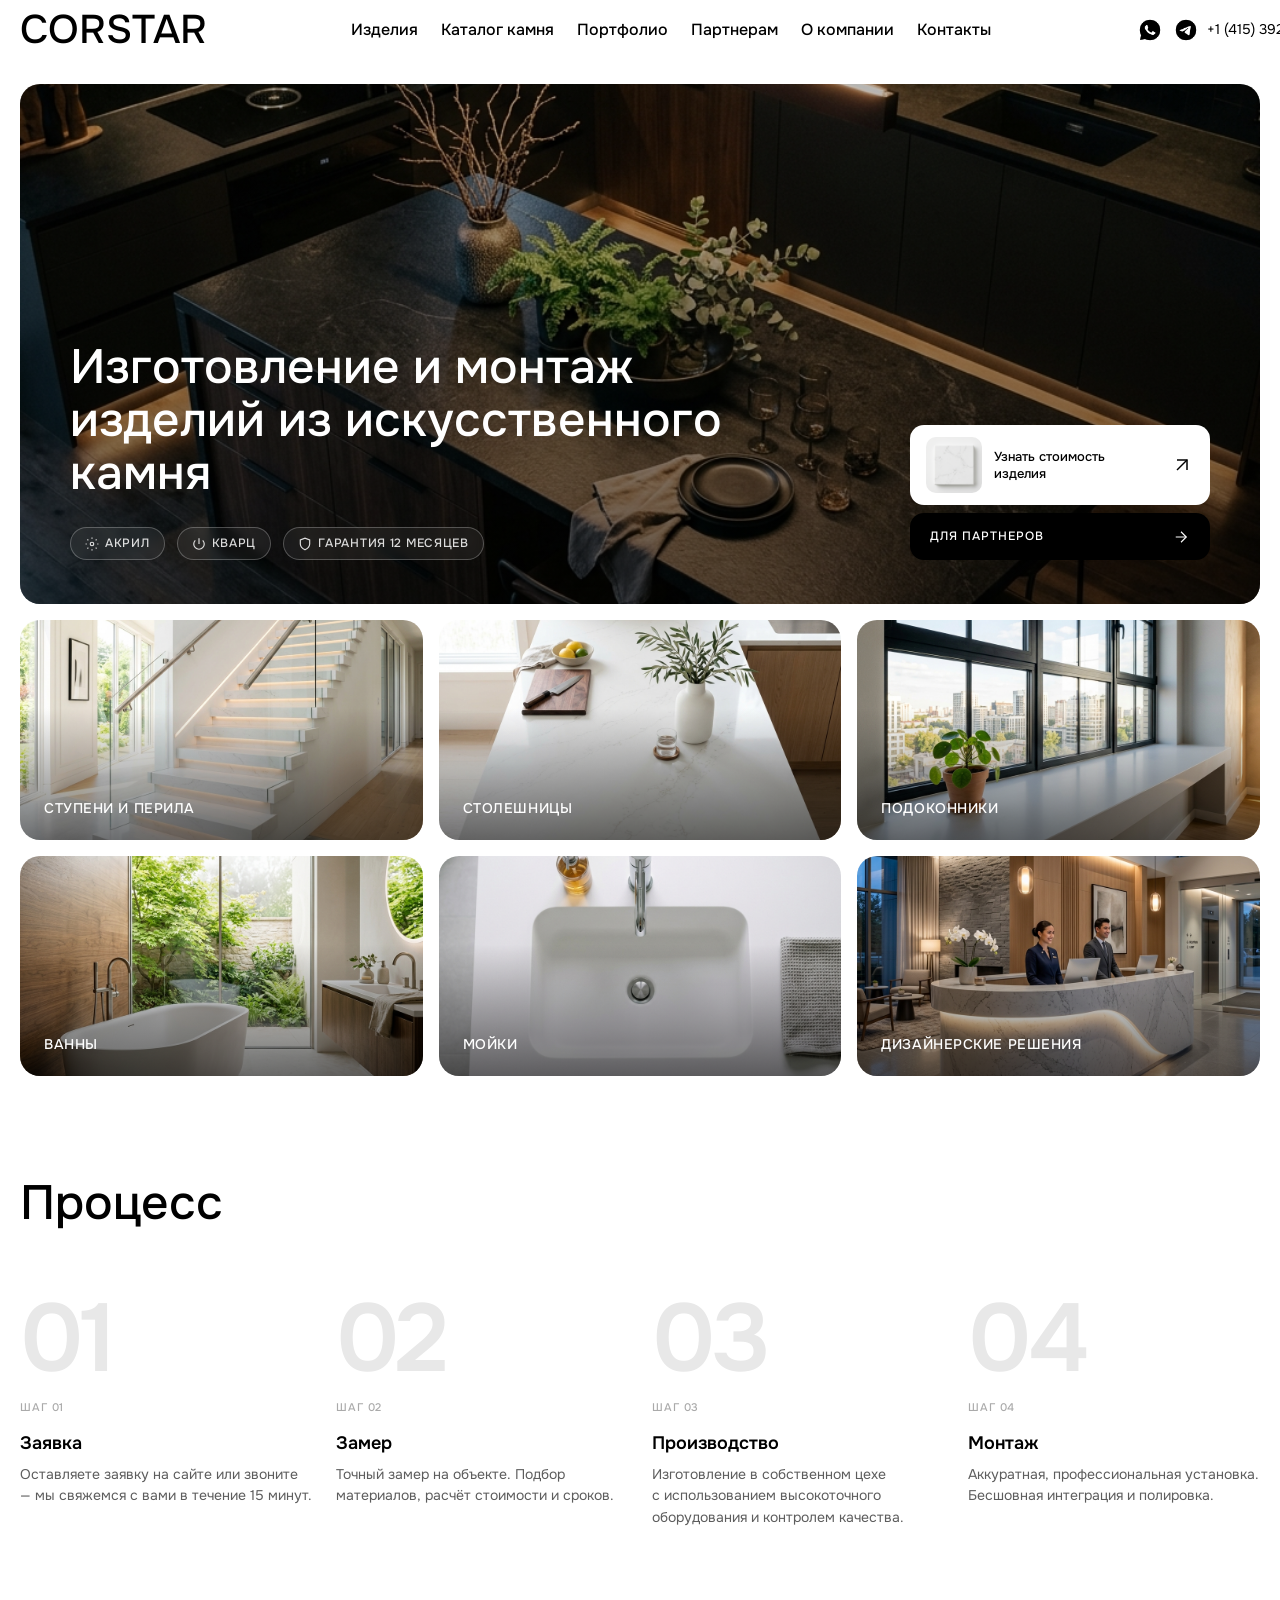
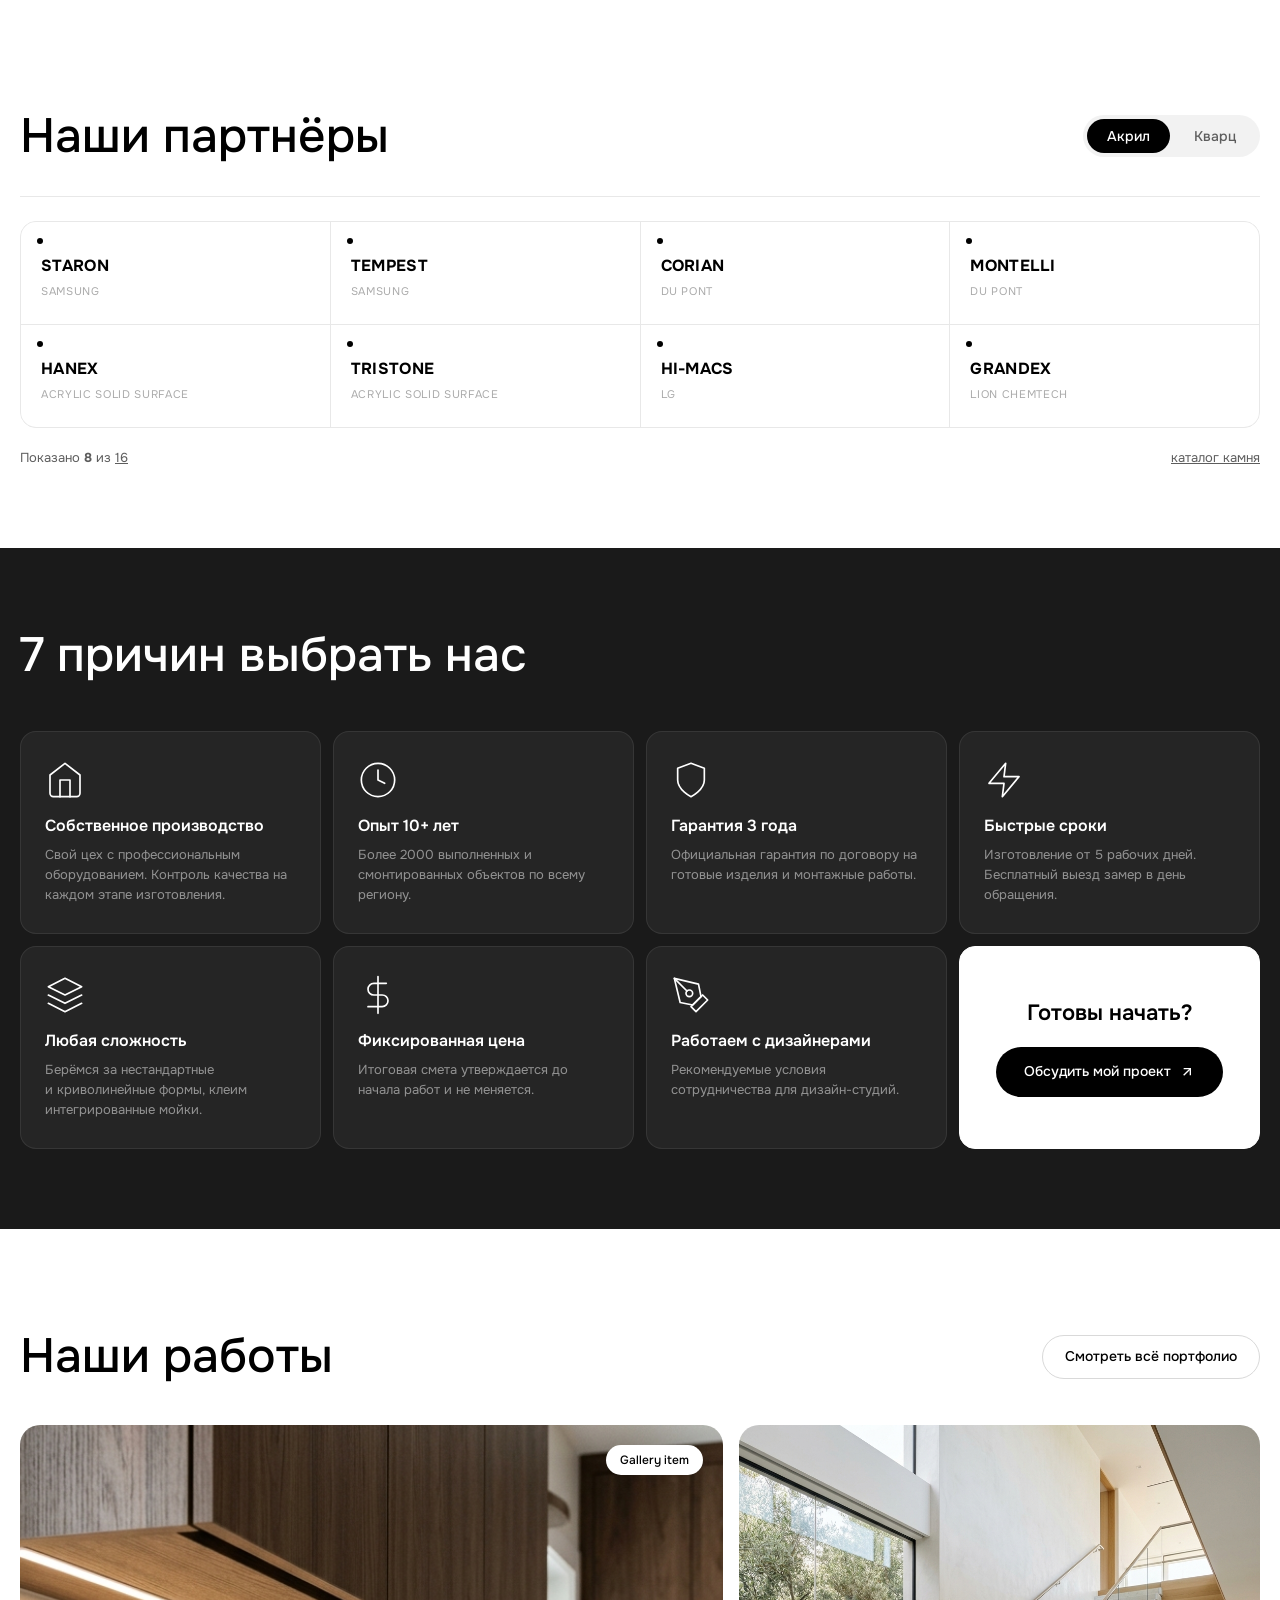
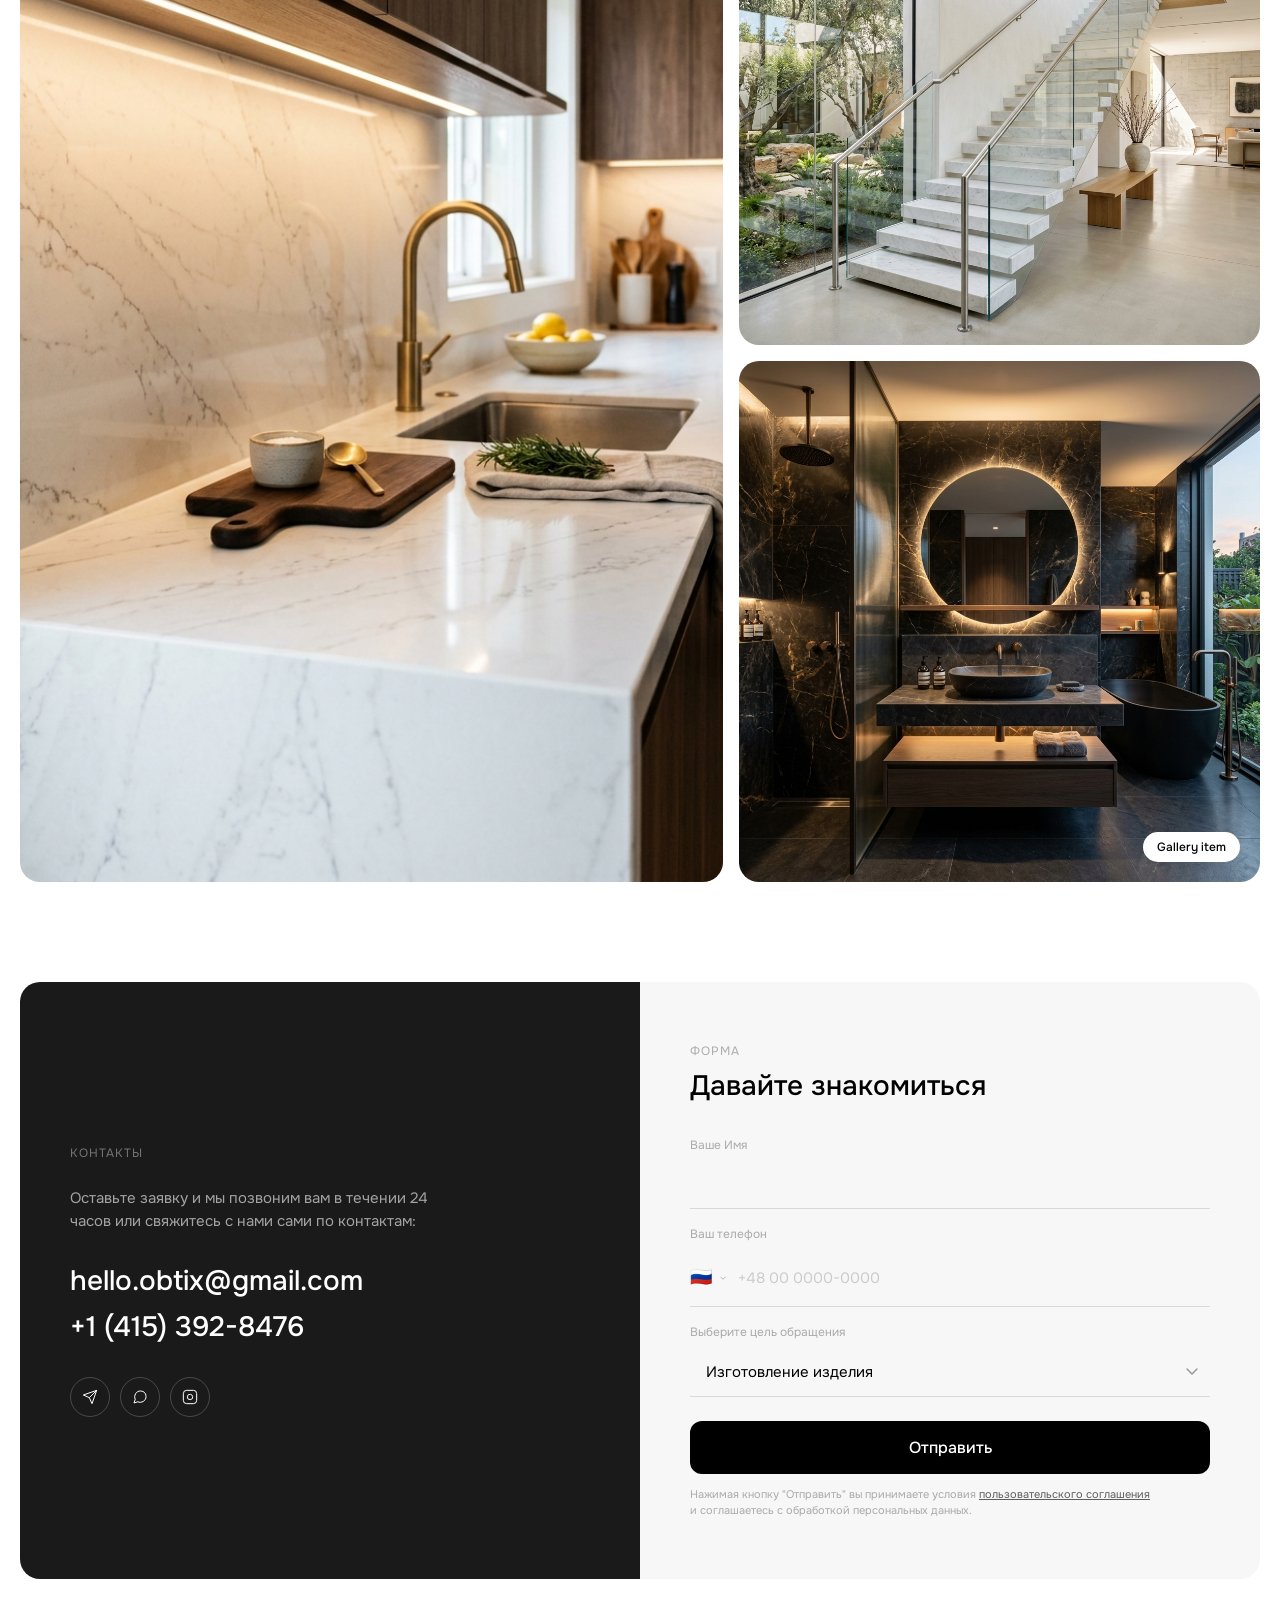
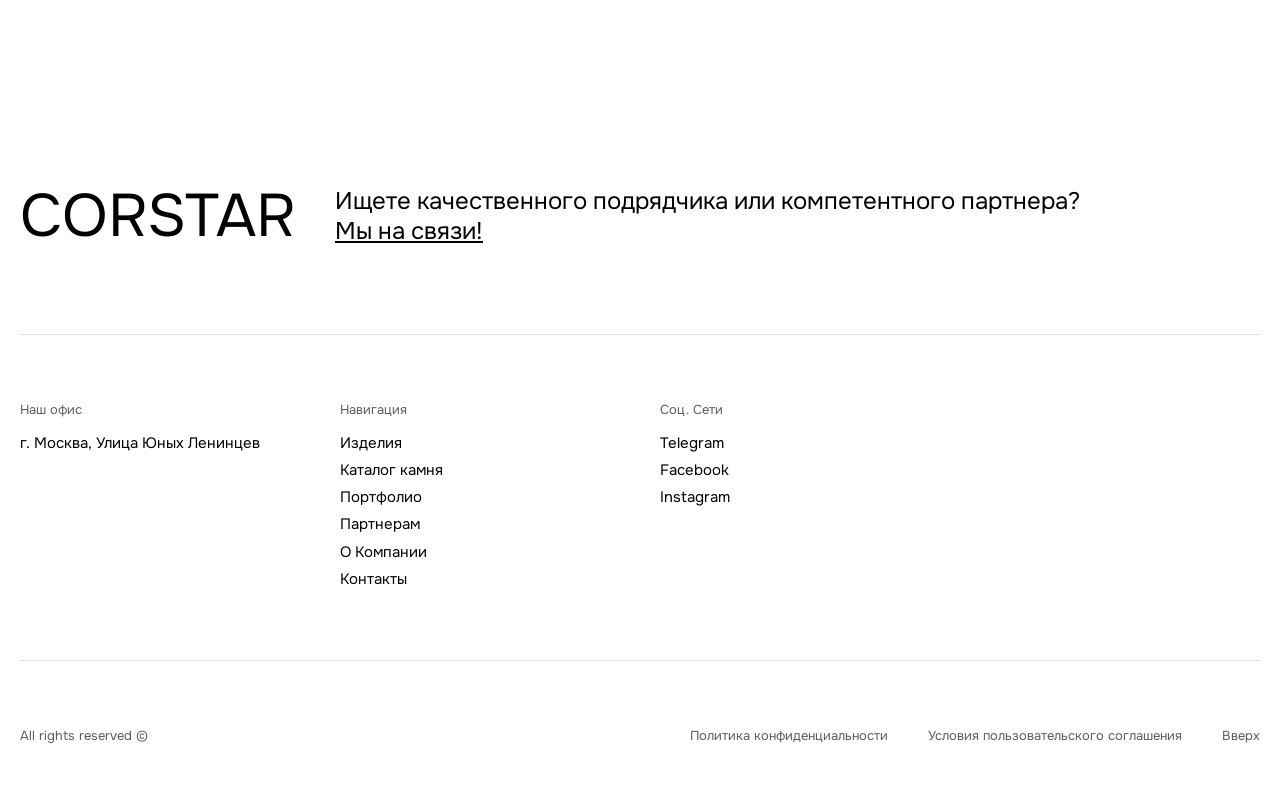
==== index.html @ 199b47b7 "feat: Add pixel-perfect homepage, B2B pages, responsive navigation, and file scheme routing" ====
<!DOCTYPE html>
<html lang="ru">

<head>
  <meta charset="utf-8" />
  <meta http-equiv="Content-Type" content="text/html; charset=utf-8" />
  <meta name="viewport" content="width=device-width, initial-scale=1.0" />
  <title>CORSTAR — Изготовление и монтаж изделий из искусственного камня в Москве</title>
  <meta name="description"
    content="CORSTAR — производство изделий из искусственного камня в Москве. Столешницы, мойки, подоконники, ванны, ступени. Замер, изготовление и монтаж с гарантией 3 года." />
  <meta property="og:url" content="https://corstar.tilda.ws/" />
  <meta property="og:title" content="CORSTAR — Изготовление и монтаж изделий из искусственного камня" />
  <meta property="og:description"
    content="Производство и монтаж изделий из акрилового и кварцевого камня в Москве. Гарантия 3 года." />
  <meta property="og:type" content="website" />
  <link rel="canonical" href="https://corstar.tilda.ws/" />
  <meta name="format-detection" content="telephone=no" />
  <link rel="shortcut icon" href="images/tildafavicon.ico" type="image/x-icon" />
  <link rel="stylesheet" href="https://fonts.googleapis.com/css2?family=Onest:wght@100..900&display=swap" type="text/css" />
  <style>
    /* ===== FONT FACE ===== */
    @font-face {
      font-family: 'PoppinsCyr';
      src: url('fonts/PoppinsCyr-Regular.woff2') format('woff2'),
        url('fonts/PoppinsCyr-Regular.otf') format('opentype');
      font-weight: 400;
      font-style: normal;
      font-display: swap;
    }

    @font-face {
      font-family: 'PoppinsCyr';
      src: url('fonts/PoppinsCyr-Bold.woff2') format('woff2'),
        url('fonts/PoppinsCyr-Bold.otf') format('opentype');
      font-weight: 700;
      font-style: normal;
      font-display: swap;
    }

    /* ===== RESET & BASE ===== */
    *,
    *::before,
    *::after {
      margin: 0;
      padding: 0;
      box-sizing: border-box;
    }

    html {
      scroll-behavior: smooth;
    }

    body {
      font-family: 'Onest', 'PoppinsCyr', Arial, sans-serif;
      color: #000000;
      background: #ffffff;
      line-height: 1.55;
      -webkit-font-smoothing: antialiased;
      -moz-osx-font-smoothing: grayscale;
      overflow-x: hidden;
    }

    a {
      text-decoration: none;
      color: inherit;
      transition: color 0.2s ease;
    }

    a:hover {
      color: #5d5d5d;
    }

    img {
      max-width: 100%;
      height: auto;
      display: block;
    }

    button {
      cursor: pointer;
      border: none;
      outline: none;
      font-family: inherit;
    }

    input,
    textarea,
    select {
      font-family: inherit;
    }

    /* ===== CONTAINER ===== */
    .container {
      width: 100%;
      max-width: 1440px;
      margin: 0 auto;
      padding: 0 20px;
    }

    /* ============================================================
       1. HEADER
       ============================================================ */
    .site-header {
      position: sticky;
      top: 0;
      z-index: 100;
      background: #ffffff;
      height: 60px;
      display: flex;
      align-items: center;
    }

    .header-inner {
      display: flex;
      align-items: center;
      width: 100%;
      max-width: 1440px;
      margin: 0 auto;
      padding: 0 20px;
      gap: 144px;
    }

    .header-logo {
      font-size: 40px;
      font-weight: 500;
      line-height: 1.16;
      white-space: nowrap;
      flex-shrink: 0;
    }

    .header-logo a {
      color: #000000;
    }

    .header-nav {
      display: flex;
      gap: 23px;
      align-items: center;
      flex-shrink: 0;
    }

    .header-nav a {
      font-size: 16px;
      font-weight: 500;
      line-height: 1.16;
      white-space: nowrap;
      color: #000000;
    }

    .header-nav a.is-active {
      color: #5d5d5d;
    }

    .header-contacts {
      display: flex;
      align-items: center;
      gap: 6px;
      margin-left: auto;
      flex-shrink: 0;
    }

    .header-contacts .icon-social {
      width: 30px;
      height: 30px;
      border-radius: 0;
      background-size: cover;
      background-position: center;
      background-repeat: no-repeat;
      flex-shrink: 0;
    }

    .header-contacts .header-phone {
      font-size: 14px;
      font-weight: 400;
      line-height: 1.55;
      white-space: nowrap;
    }

    /* Mobile menu toggle */
    .header-burger {
      display: none;
      width: 28px;
      height: 20px;
      flex-direction: column;
      justify-content: space-between;
      cursor: pointer;
      background: none;
      border: none;
      padding: 0;
    }

    .header-burger span {
      display: block;
      width: 100%;
      height: 2px;
      background: #000;
      transition: transform 0.3s ease, opacity 0.3s ease;
    }

    /* ============================================================
       2. HERO
       ============================================================ */
    .hero {
      padding: 24px 0 0;
      background: #ffffff;
    }

    .hero-card {
      position: relative;
      width: 100%;
      max-width: 1400px;
      margin: 0 auto;
      border-radius: 20px;
      overflow: hidden;
      min-height: 520px;
      display: flex;
      flex-direction: column;
      justify-content: flex-end;
    }

    .hero-card__bg {
      position: absolute;
      inset: 0;
      z-index: 0;
    }

    .hero-card__bg img {
      width: 100%;
      height: 100%;
      object-fit: cover;
    }

    .hero-card__overlay {
      position: absolute;
      inset: 0;
      z-index: 1;
      background: linear-gradient(180deg,
          rgba(0, 0, 0, 0.25) 0%,
          rgba(0, 0, 0, 0.55) 100%);
    }

    .hero-card__content {
      position: relative;
      z-index: 2;
      padding: 0 50px 44px;
      display: flex;
      justify-content: space-between;
      align-items: flex-end;
      gap: 40px;
    }

    .hero-card__left {
      max-width: 720px;
    }

    .hero-card__title {
      font-size: 48px;
      font-weight: 500;
      line-height: 1.1;
      color: #ffffff;
      margin-bottom: 28px;
    }

    .hero-card__meta {
      display: flex;
      gap: 12px;
      flex-wrap: wrap;
    }

    .hero-card__tag {
      display: inline-flex;
      align-items: center;
      gap: 6px;
      font-size: 12px;
      font-weight: 500;
      color: rgba(255, 255, 255, 0.85);
      text-transform: uppercase;
      letter-spacing: 0.06em;
      padding: 6px 14px;
      border: 1px solid rgba(255, 255, 255, 0.25);
      border-radius: 100px;
      backdrop-filter: blur(4px);
      background: rgba(255, 255, 255, 0.06);
    }

    .hero-card__tag svg {
      width: 14px;
      height: 14px;
      stroke: currentColor;
      fill: none;
      stroke-width: 2;
    }

    /* ---- Floating card (right side) ---- */
    .hero-floating {
      display: flex;
      flex-direction: column;
      gap: 8px;
      flex-shrink: 0;
    }

    .hero-floating__card {
      background: #ffffff;
      border-radius: 14px;
      padding: 12px 16px;
      display: flex;
      align-items: center;
      gap: 12px;
      min-width: 260px;
      max-width: 300px;
      transition: box-shadow 0.3s ease, transform 0.3s ease;
      cursor: pointer;
    }

    .hero-floating__card:hover {
      box-shadow: 0 8px 24px rgba(0, 0, 0, 0.15);
      transform: translateY(-2px);
    }

    .hero-floating__thumb {
      width: 56px;
      height: 56px;
      border-radius: 10px;
      overflow: hidden;
      flex-shrink: 0;
    }

    .hero-floating__thumb img {
      width: 100%;
      height: 100%;
      object-fit: cover;
    }

    .hero-floating__text {
      font-size: 13px;
      font-weight: 500;
      color: #000000;
      line-height: 1.35;
      flex: 1;
    }

    .hero-floating__arrow {
      width: 24px;
      height: 24px;
      flex-shrink: 0;
    }

    .hero-floating__arrow svg {
      width: 24px;
      height: 24px;
      stroke: #000000;
      fill: none;
      stroke-width: 1.5;
    }

    .hero-floating__partner {
      background: #000000;
      border-radius: 14px;
      padding: 14px 20px;
      display: flex;
      align-items: center;
      justify-content: space-between;
      gap: 10px;
      min-width: 260px;
      max-width: 300px;
      cursor: pointer;
      transition: background 0.2s ease;
    }

    .hero-floating__partner:hover {
      background: #222222;
    }

    .hero-floating__partner-text {
      font-size: 12px;
      font-weight: 500;
      color: #ffffff;
      text-transform: uppercase;
      letter-spacing: 0.08em;
    }

    .hero-floating__partner svg {
      width: 18px;
      height: 18px;
      stroke: #ffffff;
      fill: none;
      stroke-width: 1.5;
    }

    /* ============================================================
       3. CATEGORY GRID
       ============================================================ */
    .categories {
      padding: 16px 0 0;
      background: #ffffff;
    }

    .categories-grid {
      display: grid;
      grid-template-columns: repeat(3, 1fr);
      gap: 16px;
      max-width: 1400px;
      margin: 0 auto;
    }

    .category-card {
      position: relative;
      border-radius: 20px;
      overflow: hidden;
      height: 220px;
      display: flex;
      align-items: flex-end;
      cursor: pointer;
    }

    .category-card__bg {
      position: absolute;
      inset: 0;
      z-index: 0;
    }

    .category-card__bg img {
      width: 100%;
      height: 100%;
      object-fit: cover;
      transition: transform 0.5s ease;
    }

    .category-card:hover .category-card__bg img {
      transform: scale(1.05);
    }

    .category-card__overlay {
      position: absolute;
      inset: 0;
      z-index: 1;
      background: linear-gradient(180deg, rgba(0, 0, 0, 0) 40%, rgba(0, 0, 0, 0.55) 100%);
    }

    .category-card__label {
      position: relative;
      z-index: 2;
      padding: 20px 24px;
      font-size: 14px;
      font-weight: 500;
      color: #ffffff;
      text-transform: uppercase;
      letter-spacing: 0.04em;
    }

    /* ============================================================
       4. PROCESS
       ============================================================ */
    .process {
      padding: 100px 0;
      background: #ffffff;
    }

    .process__title {
      font-size: 48px;
      font-weight: 500;
      line-height: 1.15;
      color: #000000;
      margin-bottom: 60px;
    }

    .process-grid {
      display: grid;
      grid-template-columns: repeat(4, 1fr);
      gap: 24px;
    }

    .process-step {
      position: relative;
    }

    .process-step__number {
      font-size: 96px;
      font-weight: 600;
      line-height: 1;
      color: #e8e8e8;
      margin-bottom: 12px;
      letter-spacing: -0.04em;
    }

    .process-step__label {
      font-size: 11px;
      font-weight: 500;
      text-transform: uppercase;
      letter-spacing: 0.08em;
      color: #aaaaaa;
      margin-bottom: 16px;
    }

    .process-step__name {
      font-size: 18px;
      font-weight: 600;
      color: #000000;
      margin-bottom: 8px;
      line-height: 1.3;
    }

    .process-step__text {
      font-size: 14px;
      font-weight: 400;
      color: #5d5d5d;
      line-height: 1.55;
    }

    /* ============================================================
       5. PARTNERS
       ============================================================ */
    .partners {
      padding: 80px 0;
      background: #ffffff;
    }

    .partners__header {
      display: flex;
      justify-content: space-between;
      align-items: center;
      margin-bottom: 32px;
    }

    .partners__title {
      font-size: 48px;
      font-weight: 500;
      line-height: 1.15;
      color: #000000;
    }

    .partners__tabs {
      display: flex;
      gap: 4px;
      background: #f2f2f2;
      border-radius: 100px;
      padding: 4px;
    }

    .partners__tab {
      padding: 8px 20px;
      font-size: 14px;
      font-weight: 500;
      border-radius: 100px;
      background: transparent;
      color: #5d5d5d;
      cursor: pointer;
      transition: all 0.2s ease;
      font-family: inherit;
      border: none;
    }

    .partners__tab--active {
      background: #000000;
      color: #ffffff;
    }

    .partners__sep {
      width: 100%;
      height: 1px;
      background: #e8e8e8;
      margin-bottom: 24px;
    }

    .partners__panel {
      display: none;
    }

    .partners__panel--active {
      display: block;
    }

    .partners__grid {
      display: grid;
      grid-template-columns: repeat(4, 1fr);
      gap: 1px;
      background: #e8e8e8;
      border: 1px solid #e8e8e8;
      border-radius: 16px;
      overflow: hidden;
    }

    .partner-card {
      background: #ffffff;
      padding: 24px 20px;
      display: flex;
      flex-direction: column;
      gap: 4px;
      position: relative;
    }

    .partner-card__dot {
      position: absolute;
      top: 16px;
      left: 16px;
      width: 6px;
      height: 6px;
      border-radius: 50%;
      background: #000000;
    }

    .partner-card__brand {
      font-size: 16px;
      font-weight: 700;
      color: #000000;
      margin-top: 8px;
      letter-spacing: 0.02em;
    }

    .partner-card__company {
      font-size: 11px;
      font-weight: 400;
      color: #aaaaaa;
      text-transform: uppercase;
      letter-spacing: 0.06em;
    }

    .partners__footer {
      display: flex;
      justify-content: space-between;
      align-items: center;
      margin-top: 20px;
    }

    .partners__count {
      font-size: 13px;
      color: #5d5d5d;
    }

    .partners__count a {
      color: #5d5d5d;
      text-decoration: underline;
    }

    .partners__all {
      font-size: 13px;
      color: #5d5d5d;
      text-decoration: underline;
    }

    /* ============================================================
       6. REASONS (7 причин)
       ============================================================ */
    .reasons {
      padding: 80px 0;
      background: #1a1a1a;
    }

    .reasons__title {
      font-size: 48px;
      font-weight: 500;
      line-height: 1.15;
      color: #ffffff;
      margin-bottom: 48px;
    }

    .reasons-grid {
      display: grid;
      grid-template-columns: repeat(4, 1fr);
      gap: 12px;
    }

    .reason-card {
      background: rgba(255, 255, 255, 0.05);
      border: 1px solid rgba(255, 255, 255, 0.08);
      border-radius: 16px;
      padding: 28px 24px;
      transition: border-color 0.3s ease;
    }

    .reason-card:hover {
      border-color: rgba(255, 255, 255, 0.2);
    }

    .reason-card__icon {
      width: 40px;
      height: 40px;
      margin-bottom: 16px;
    }

    .reason-card__icon svg {
      width: 40px;
      height: 40px;
      stroke: #ffffff;
      fill: none;
      stroke-width: 1;
      stroke-linecap: round;
      stroke-linejoin: round;
    }

    .reason-card__title {
      font-size: 16px;
      font-weight: 600;
      color: #ffffff;
      margin-bottom: 8px;
      line-height: 1.3;
    }

    .reason-card__text {
      font-size: 13px;
      font-weight: 400;
      color: rgba(255, 255, 255, 0.5);
      line-height: 1.55;
    }

    /* CTA card in 8th slot */
    .reason-card--cta {
      background: #ffffff;
      border: 1px solid #ffffff;
      display: flex;
      flex-direction: column;
      justify-content: center;
      align-items: center;
      text-align: center;
      gap: 20px;
    }

    .reason-card--cta:hover {
      border-color: #ffffff;
    }

    .reason-card--cta .reason-cta__title {
      font-size: 22px;
      font-weight: 600;
      color: #000000;
      line-height: 1.3;
    }

    .reason-cta__btn {
      display: inline-flex;
      align-items: center;
      gap: 8px;
      padding: 14px 28px;
      background: #000000;
      color: #ffffff;
      font-size: 14px;
      font-weight: 500;
      border-radius: 100px;
      transition: background 0.2s ease, transform 0.2s ease;
      cursor: pointer;
      text-decoration: none;
      border: none;
      font-family: inherit;
    }

    .reason-cta__btn:hover {
      background: #333333;
      transform: translateY(-1px);
      color: #ffffff;
    }

    .reason-cta__btn svg {
      width: 16px;
      height: 16px;
      stroke: currentColor;
      fill: none;
      stroke-width: 2;
    }

    /* ============================================================
       7. PORTFOLIO ("Наши работы")
       ============================================================ */
    .portfolio {
      padding: 100px 0;
      background: #ffffff;
    }

    .portfolio__header {
      display: flex;
      justify-content: space-between;
      align-items: center;
      margin-bottom: 40px;
    }

    .portfolio__title {
      font-size: 48px;
      font-weight: 500;
      line-height: 1.15;
      color: #000000;
    }

    .portfolio__link {
      display: inline-flex;
      align-items: center;
      gap: 6px;
      padding: 10px 22px;
      border: 1px solid #d9d9d9;
      border-radius: 100px;
      font-size: 14px;
      font-weight: 500;
      color: #000000;
      transition: border-color 0.2s ease, background 0.2s ease;
      cursor: pointer;
    }

    .portfolio__link:hover {
      border-color: #000000;
      background: #fafafa;
      color: #000000;
    }

    .portfolio-layout {
      display: grid;
      grid-template-columns: 1.35fr 1fr;
      gap: 16px;
      max-width: 1400px;
    }

    .portfolio-main {
      border-radius: 20px;
      overflow: hidden;
      position: relative;
      min-height: 420px;
    }

    .portfolio-main img {
      width: 100%;
      height: 100%;
      object-fit: cover;
      transition: transform 0.5s ease;
    }

    .portfolio-main:hover img {
      transform: scale(1.03);
    }

    .portfolio-main__label {
      position: absolute;
      top: 20px;
      right: 20px;
      background: #ffffff;
      padding: 6px 14px;
      border-radius: 100px;
      font-size: 12px;
      font-weight: 500;
      color: #000000;
      z-index: 2;
    }

    .portfolio-side {
      display: flex;
      flex-direction: column;
      gap: 16px;
    }

    .portfolio-side__item {
      border-radius: 20px;
      overflow: hidden;
      flex: 1;
      position: relative;
      min-height: 200px;
    }

    .portfolio-side__item img {
      width: 100%;
      height: 100%;
      object-fit: cover;
      transition: transform 0.5s ease;
    }

    .portfolio-side__item:hover img {
      transform: scale(1.03);
    }

    .portfolio-side__label {
      position: absolute;
      bottom: 20px;
      right: 20px;
      background: #ffffff;
      padding: 6px 14px;
      border-radius: 100px;
      font-size: 12px;
      font-weight: 500;
      color: #000000;
      z-index: 2;
    }

    /* ============================================================
       8. CONTACT FORM (#contacts)
       ============================================================ */
    .contact-section {
      padding: 0 0 100px;
      background: #ffffff;
    }

    .contact-inner {
      max-width: 1400px;
      margin: 0 auto;
      display: grid;
      grid-template-columns: 1fr 1fr;
      border-radius: 20px;
      overflow: hidden;
      min-height: 480px;
    }

    .contact-left {
      background: #1a1a1a;
      padding: 60px 50px;
      display: flex;
      flex-direction: column;
      justify-content: center;
    }

    .contact-left__label {
      font-size: 12px;
      font-weight: 400;
      color: rgba(255, 255, 255, 0.4);
      text-transform: uppercase;
      letter-spacing: 0.08em;
      margin-bottom: 24px;
    }

    .contact-left__text {
      font-size: 15px;
      font-weight: 400;
      color: rgba(255, 255, 255, 0.6);
      line-height: 1.55;
      margin-bottom: 32px;
      max-width: 380px;
    }

    .contact-left__email {
      font-size: 28px;
      font-weight: 500;
      color: #ffffff;
      margin-bottom: 12px;
      display: block;
      line-height: 1.2;
      transition: opacity 0.2s ease;
    }

    .contact-left__email:hover {
      opacity: 0.8;
      color: #ffffff;
    }

    .contact-left__phone {
      font-size: 28px;
      font-weight: 500;
      color: #ffffff;
      display: block;
      line-height: 1.2;
      margin-bottom: 32px;
      transition: opacity 0.2s ease;
    }

    .contact-left__phone:hover {
      opacity: 0.8;
      color: #ffffff;
    }

    .contact-left__socials {
      display: flex;
      gap: 10px;
    }

    .contact-left__socials a {
      width: 40px;
      height: 40px;
      border-radius: 50%;
      border: 1px solid rgba(255, 255, 255, 0.2);
      display: flex;
      align-items: center;
      justify-content: center;
      transition: border-color 0.2s ease, background 0.2s ease;
    }

    .contact-left__socials a:hover {
      border-color: rgba(255, 255, 255, 0.5);
      background: rgba(255, 255, 255, 0.08);
    }

    .contact-left__socials svg {
      width: 16px;
      height: 16px;
      stroke: #ffffff;
      fill: none;
      stroke-width: 1.5;
    }

    .contact-right {
      background: #f7f7f7;
      padding: 60px 50px;
      display: flex;
      flex-direction: column;
      justify-content: center;
    }

    .contact-right__label {
      font-size: 12px;
      font-weight: 400;
      color: #aaaaaa;
      text-transform: uppercase;
      letter-spacing: 0.08em;
      margin-bottom: 8px;
    }

    .contact-right__title {
      font-size: 28px;
      font-weight: 500;
      color: #000000;
      margin-bottom: 32px;
      line-height: 1.25;
    }

    .form-group {
      margin-bottom: 16px;
    }

    .form-group label {
      display: block;
      font-size: 12px;
      font-weight: 400;
      color: #aaaaaa;
      margin-bottom: 6px;
    }

    .form-group input,
    .form-group select {
      width: 100%;
      padding: 14px 16px;
      border: none;
      border-bottom: 1px solid #d9d9d9;
      background: transparent;
      font-size: 15px;
      color: #000000;
      transition: border-color 0.2s ease;
      outline: none;
      border-radius: 0;
      -webkit-appearance: none;
      appearance: none;
    }

    .form-group input:focus,
    .form-group select:focus {
      border-color: #000000;
    }

    .form-group input::placeholder {
      color: #cccccc;
    }

    /* phone input with flag */
    .phone-input-wrapper {
      display: flex;
      align-items: center;
      border-bottom: 1px solid #d9d9d9;
      transition: border-color 0.2s ease;
    }

    .phone-input-wrapper:focus-within {
      border-color: #000000;
    }

    .phone-flag {
      font-size: 18px;
      padding: 14px 10px 14px 0;
      flex-shrink: 0;
      display: flex;
      align-items: center;
      gap: 6px;
      cursor: pointer;
    }

    .phone-flag svg {
      width: 10px;
      height: 10px;
      stroke: #aaaaaa;
      fill: none;
      stroke-width: 2;
    }

    .phone-input-wrapper input {
      border: none;
      border-bottom: none;
      padding: 14px 0;
    }

    .phone-input-wrapper input:focus {
      border-color: transparent;
    }

    .form-group select {
      cursor: pointer;
      background-image: url("data:image/svg+xml,%3Csvg xmlns='http://www.w3.org/2000/svg' width='12' height='8' viewBox='0 0 12 8'%3E%3Cpath d='M1 1l5 5 5-5' stroke='%23999' stroke-width='1.5' fill='none' stroke-linecap='round' stroke-linejoin='round'/%3E%3C/svg%3E");
      background-repeat: no-repeat;
      background-position: right 12px center;
      padding-right: 36px;
    }

    .btn-submit-home {
      width: 100%;
      padding: 16px 32px;
      background: #000000;
      color: #ffffff;
      font-size: 16px;
      font-weight: 500;
      border-radius: 12px;
      transition: background 0.2s ease, transform 0.2s ease;
      margin-top: 8px;
      border: none;
      cursor: pointer;
      font-family: inherit;
    }

    .btn-submit-home:hover {
      background: #333333;
      transform: translateY(-1px);
    }

    .form-privacy {
      font-size: 11px;
      color: #aaaaaa;
      line-height: 1.5;
      margin-top: 12px;
    }

    .form-privacy a {
      color: #5d5d5d;
      text-decoration: underline;
    }

    /* ============================================================
       9. FOOTER
       ============================================================ */
    .site-footer {
      background: #ffffff;
      padding: 100px 0 50px;
    }

    .footer-top {
      display: flex;
      gap: 40px;
      align-items: center;
      margin-bottom: 80px;
    }

    .footer-logo {
      font-size: 60px;
      font-weight: 400;
      line-height: 1.25;
      flex-shrink: 0;
    }

    .footer-cta {
      font-size: 24px;
      font-weight: 400;
      line-height: 1.25;
    }

    .footer-cta a {
      text-decoration: underline;
    }

    .footer-divider {
      width: 100%;
      height: 1px;
      background: #d9d9d9;
      opacity: 0.75;
      margin-bottom: 65px;
    }

    .footer-columns {
      display: grid;
      grid-template-columns: repeat(4, 1fr);
      gap: 40px;
      margin-bottom: 65px;
    }

    .footer-col-label {
      font-size: 13px;
      font-weight: 400;
      color: #5d5d5d;
      margin-bottom: 12px;
    }

    .footer-col-content {
      font-size: 15px;
      font-weight: 400;
      line-height: 1.55;
      color: #000000;
    }

    .footer-col-content a {
      display: block;
      margin-bottom: 4px;
      transition: color 0.2s ease;
    }

    .footer-col-content a:hover {
      color: #979797;
    }

    .footer-bottom {
      display: flex;
      justify-content: space-between;
      align-items: center;
      gap: 20px;
    }

    .footer-bottom-links {
      display: flex;
      gap: 40px;
      align-items: center;
    }

    .footer-bottom a,
    .footer-bottom span {
      font-size: 13px;
      color: #5d5d5d;
      font-weight: 400;
    }

    .footer-bottom a:hover {
      color: #979797;
    }

    .footer-bottom__made {
      display: flex;
      align-items: center;
      gap: 8px;
      font-size: 13px;
      color: #5d5d5d;
    }

    /* ============================================================
       RESPONSIVE
       ============================================================ */
    @media screen and (max-width: 1199px) {
      .header-inner {
        gap: 60px;
      }

      .hero-card__title {
        font-size: 40px;
      }

      .process__title,
      .partners__title,
      .reasons__title,
      .portfolio__title {
        font-size: 40px;
      }

      .process-step__number {
        font-size: 72px;
      }

      .footer-logo {
        font-size: 50px;
      }

      .footer-columns {
        gap: 20px;
      }
    }

    @media screen and (max-width: 959px) {
      .header-nav {
        display: none;
      }

      .header-inner {
        gap: 20px;
      }

      .header-burger {
        display: flex;
      }

      .hero-card {
        min-height: 420px;
      }

      .hero-card__title {
        font-size: 34px;
      }

      .hero-card__content {
        flex-direction: column;
        align-items: flex-start;
        gap: 24px;
        padding: 0 32px 36px;
      }

      .hero-floating {
        flex-direction: row;
      }

      .hero-floating__card,
      .hero-floating__partner {
        min-width: 220px;
      }

      .categories-grid {
        grid-template-columns: repeat(2, 1fr);
      }

      .process-grid {
        grid-template-columns: repeat(2, 1fr);
        gap: 40px 24px;
      }

      .process-step__number {
        font-size: 64px;
      }

      .partners__grid {
        grid-template-columns: repeat(2, 1fr);
      }

      .reasons-grid {
        grid-template-columns: repeat(2, 1fr);
      }

      .portfolio-layout {
        grid-template-columns: 1fr;
      }

      .portfolio-main {
        min-height: 300px;
      }

      .portfolio-side {
        flex-direction: row;
      }

      .contact-inner {
        grid-template-columns: 1fr;
      }

      .contact-left {
        padding: 48px 36px;
      }

      .contact-right {
        padding: 48px 36px;
      }

      .footer-top {
        flex-direction: column;
        align-items: flex-start;
        gap: 20px;
      }

      .footer-logo {
        font-size: 50px;
        line-height: 1.1;
      }

      .footer-columns {
        grid-template-columns: repeat(2, 1fr);
      }
    }

    @media screen and (max-width: 639px) {
      .hero-card {
        min-height: 380px;
      }

      .hero-card__title {
        font-size: 28px;
      }

      .hero-card__content {
        padding: 0 20px 28px;
      }

      .hero-floating {
        flex-direction: column;
        width: 100%;
      }

      .hero-floating__card,
      .hero-floating__partner {
        max-width: 100%;
      }

      .categories-grid {
        grid-template-columns: 1fr;
      }

      .category-card {
        height: 180px;
      }

      .process__title,
      .partners__title,
      .reasons__title,
      .portfolio__title {
        font-size: 32px;
      }

      .process-grid {
        grid-template-columns: 1fr;
        gap: 32px;
      }

      .process-step__number {
        font-size: 56px;
      }

      .partners__header {
        flex-direction: column;
        align-items: flex-start;
        gap: 16px;
      }

      .partners__grid {
        grid-template-columns: 1fr 1fr;
      }

      .reasons-grid {
        grid-template-columns: 1fr;
      }

      .reasons {
        padding: 60px 0;
      }

      .portfolio {
        padding: 60px 0;
      }

      .portfolio__header {
        flex-direction: column;
        align-items: flex-start;
        gap: 16px;
      }

      .portfolio-side {
        flex-direction: column;
      }

      .portfolio-side__item {
        min-height: 200px;
      }

      .contact-left {
        padding: 36px 24px;
      }

      .contact-left__email,
      .contact-left__phone {
        font-size: 22px;
      }

      .contact-right {
        padding: 36px 24px;
      }

      .contact-right__title {
        font-size: 22px;
      }

      .footer-logo {
        font-size: 38px;
      }

      .footer-cta {
        font-size: 20px;
      }

      .footer-columns {
        grid-template-columns: 1fr 1fr;
      }

      .footer-bottom {
        flex-direction: column;
        align-items: flex-start;
        gap: 12px;
      }

      .footer-bottom-links {
        flex-direction: column;
        gap: 8px;
        align-items: flex-start;
      }
    }

    @media screen and (max-width: 479px) {
      .header-logo {
        font-size: 32px;
      }

      .hero-card__title {
        font-size: 24px;
      }

      .process__title,
      .partners__title,
      .reasons__title,
      .portfolio__title {
        font-size: 28px;
      }

      .partners__grid {
        grid-template-columns: 1fr;
      }

      .footer-columns {
        grid-template-columns: 1fr;
      }
    }

    /* ===== REDUCED MOTION ===== */
    @media (prefers-reduced-motion: reduce) {

      *,
      *::before,
      *::after {
        animation-duration: 0.01ms !important;
        animation-iteration-count: 1 !important;
        transition-duration: 0.01ms !important;
        scroll-behavior: auto !important;
      }
    }
  
    /* ===== MOBILE NAV DRAWER & BURGER CROSS ===== */
    .header-burger {
      display: none;
      width: 28px;
      height: 20px;
      flex-direction: column;
      justify-content: space-between;
      cursor: pointer;
      background: none;
      border: none;
      padding: 0;
    }

    .header-burger span {
      display: block;
      width: 100%;
      height: 2px;
      background: #000;
      transition: transform 0.3s ease, opacity 0.3s ease;
    }

    .header-burger.is-active span:nth-child(1) {
      transform: translateY(9px) rotate(45deg);
    }
    .header-burger.is-active span:nth-child(2) {
      opacity: 0;
    }
    .header-burger.is-active span:nth-child(3) {
      transform: translateY(-9px) rotate(-45deg);
    }

    @media screen and (max-width: 959px) {
      .header-burger {
        display: flex !important;
      }
      .header-nav.is-open {
        display: flex !important;
        flex-direction: column;
        position: fixed;
        top: 60px;
        left: 0;
        right: 0;
        bottom: 0;
        background: #ffffff;
        padding: 40px 20px;
        gap: 24px;
        z-index: 99;
        align-items: flex-start;
      }
      .header-nav.is-open a {
        font-size: 24px !important;
        font-weight: 500;
      }
    }
  </style>
</head>

<body>

  <!-- ============================================================
       1. HEADER
       ============================================================ -->
  <header class="site-header" id="site-header">
    <div class="header-inner">
      <div class="header-logo">
        <a href="/">CORSTAR</a>
      </div>
      <nav class="header-nav" id="main-nav" aria-label="Основная навигация">
        <a href="/izdeliya/">Изделия</a>
        <a href="/catalog-kamnya/">Каталог камня</a>
        <a href="/portfolio/">Портфолио</a>
        <a href="/partneram/">Партнерам</a>
        <a href="/o-kompanii/">О компании</a>
        <a href="/kontakty/">Контакты</a>
      </nav>
      <div class="header-contacts">
        <a href="https://t.me/" class="icon-social"
          style="background-image:url('images/tild3336-3233-4061-b363-653764393262__image.png')"
          aria-label="Telegram"></a>
        <a href="https://wa.me/" class="icon-social"
          style="background-image:url('images/tild6330-3839-4263-b533-323737306437__image.png')"
          aria-label="WhatsApp"></a>
        <a href="tel:+14153928476" class="header-phone">+1 (415) 392-8476</a>
      </div>
      <button class="header-burger" aria-label="Открыть меню" id="burger-toggle">
        <span></span>
        <span></span>
        <span></span>
      </button>
    </div>
  </header>

  <main>

    <!-- ============================================================
         2. HERO
         ============================================================ -->
    <section class="hero" id="hero">
      <div class="container">
        <div class="hero-card">
          <div class="hero-card__bg">
            <img src="images/hero_home.png"
              alt="Кухонный остров из тёмного искусственного камня — производство CORSTAR" loading="eager"
              fetchpriority="high" />
          </div>
          <div class="hero-card__overlay"></div>
          <div class="hero-card__content">
            <div class="hero-card__left">
              <h1 class="hero-card__title">Изготовление и&nbsp;монтаж изделий из&nbsp;искусственного камня</h1>
              <div class="hero-card__meta">
                <span class="hero-card__tag">
                  <svg viewBox="0 0 24 24"><circle cx="12" cy="12" r="3" /><path d="M12 1v2M12 21v2M4.22 4.22l1.42 1.42M18.36 18.36l1.42 1.42M1 12h2M21 12h2M4.22 19.78l1.42-1.42M18.36 5.64l1.42-1.42" /></svg>
                  Акрил
                </span>
                <span class="hero-card__tag">
                  <svg viewBox="0 0 24 24"><path d="M18.364 5.636a9 9 0 11-12.728 0" /><line x1="12" y1="2" x2="12" y2="12" /></svg>
                  Кварц
                </span>
                <span class="hero-card__tag">
                  <svg viewBox="0 0 24 24"><path d="M12 22s8-4 8-10V5l-8-3-8 3v7c0 6 8 10 8 10z" /></svg>
                  Гарантия 12 месяцев
                </span>
              </div>
            </div>
            <div class="hero-floating">
              <a href="/catalog-kamnya/" class="hero-floating__card" id="hero-cta-catalog">
                <div class="hero-floating__thumb">
                  <img src="images/stone_slab_white.png" alt="Белый камень" loading="eager" />
                </div>
                <span class="hero-floating__text">Узнать стоимость изделия</span>
                <span class="hero-floating__arrow">
                  <svg viewBox="0 0 24 24"><path d="M7 17L17 7" /><path d="M7 7h10v10" /></svg>
                </span>
              </a>
              <a href="/partneram/" class="hero-floating__partner" id="hero-cta-partner">
                <span class="hero-floating__partner-text">Для партнеров</span>
                <svg viewBox="0 0 24 24"><path d="M5 12h14" /><path d="M12 5l7 7-7 7" /></svg>
              </a>
            </div>
          </div>
        </div>
      </div>
    </section>

    <!-- ============================================================
         3. CATEGORY GRID (6 cards)
         ============================================================ -->
    <section class="categories" id="categories">
      <div class="container">
        <div class="categories-grid">
          <a href="/izdeliya/#stupeni" class="category-card" id="cat-stupeni">
            <div class="category-card__bg"><img src="images/cat_stupeni.png" alt="Ступени и перила из камня" loading="lazy" /></div>
            <div class="category-card__overlay"></div>
            <span class="category-card__label">Ступени и перила</span>
          </a>
          <a href="/izdeliya/#stoleshnitsy" class="category-card" id="cat-stoleshnitsy">
            <div class="category-card__bg"><img src="images/cat_stoleshnitsy.png" alt="Столешницы из камня" loading="lazy" /></div>
            <div class="category-card__overlay"></div>
            <span class="category-card__label">Столешницы</span>
          </a>
          <a href="/izdeliya/#podokonniki" class="category-card" id="cat-podokonniki">
            <div class="category-card__bg"><img src="images/cat_podokonniki.png" alt="Подоконники из камня" loading="lazy" /></div>
            <div class="category-card__overlay"></div>
            <span class="category-card__label">Подоконники</span>
          </a>
          <a href="/izdeliya/#vanny" class="category-card" id="cat-vanny">
            <div class="category-card__bg"><img src="images/cat_vanny.png" alt="Ванны из камня" loading="lazy" /></div>
            <div class="category-card__overlay"></div>
            <span class="category-card__label">Ванны</span>
          </a>
          <a href="/izdeliya/#mojki" class="category-card" id="cat-mojki">
            <div class="category-card__bg"><img src="images/cat_mojki.png" alt="Мойки из камня" loading="lazy" /></div>
            <div class="category-card__overlay"></div>
            <span class="category-card__label">Мойки</span>
          </a>
          <a href="/izdeliya/#individualno" class="category-card" id="cat-individualno">
            <div class="category-card__bg"><img src="images/cat_individualno.png" alt="Дизайнерские решения из камня" loading="lazy" /></div>
            <div class="category-card__overlay"></div>
            <span class="category-card__label">Дизайнерские решения</span>
          </a>
        </div>
      </div>
    </section>

    <!-- ============================================================
         4. PROCESS
         ============================================================ -->
    <section class="process" id="process">
      <div class="container">
        <h2 class="process__title">Процесс</h2>
        <div class="process-grid">
          <div class="process-step" id="step-zayavka">
            <div class="process-step__number">01</div>
            <div class="process-step__label">Шаг 01</div>
            <h3 class="process-step__name">Заявка</h3>
            <p class="process-step__text">Оставляете заявку на сайте или&nbsp;звоните — мы свяжемся с&nbsp;вами в&nbsp;течение 15 минут.</p>
          </div>
          <div class="process-step" id="step-zamer">
            <div class="process-step__number">02</div>
            <div class="process-step__label">Шаг 02</div>
            <h3 class="process-step__name">Замер</h3>
            <p class="process-step__text">Точный замер на объекте. Подбор материалов, расчёт стоимости и&nbsp;сроков.</p>
          </div>
          <div class="process-step" id="step-production">
            <div class="process-step__number">03</div>
            <div class="process-step__label">Шаг 03</div>
            <h3 class="process-step__name">Производство</h3>
            <p class="process-step__text">Изготовление в&nbsp;собственном цехе с&nbsp;использованием высокоточного оборудования и&nbsp;контролем качества.</p>
          </div>
          <div class="process-step" id="step-montazh">
            <div class="process-step__number">04</div>
            <div class="process-step__label">Шаг 04</div>
            <h3 class="process-step__name">Монтаж</h3>
            <p class="process-step__text">Аккуратная, профессиональная установка. Бесшовная интеграция и&nbsp;полировка.</p>
          </div>
        </div>
      </div>
    </section>

    <!-- ============================================================
         5. PARTNERS
         ============================================================ -->
    <section class="partners" id="partners">
      <div class="container">
        <div class="partners__header">
          <h2 class="partners__title">Наши партнёры</h2>
          <div class="partners__tabs" role="tablist" aria-label="Тип камня">
            <button class="partners__tab partners__tab--active" role="tab" aria-selected="true" aria-controls="panel-acrylic" data-panel="acrylic" id="tab-acrylic">Акрил</button>
            <button class="partners__tab" role="tab" aria-selected="false" aria-controls="panel-quartz" data-panel="quartz" id="tab-quartz">Кварц</button>
          </div>
        </div>
        <div class="partners__sep"></div>

        <!-- Acrylic panel -->
        <div class="partners__panel partners__panel--active" id="panel-acrylic" role="tabpanel">
          <div class="partners__grid">
            <div class="partner-card"><span class="partner-card__dot"></span><div class="partner-card__brand">STARON</div><div class="partner-card__company">SAMSUNG</div></div>
            <div class="partner-card"><span class="partner-card__dot"></span><div class="partner-card__brand">TEMPEST</div><div class="partner-card__company">SAMSUNG</div></div>
            <div class="partner-card"><span class="partner-card__dot"></span><div class="partner-card__brand">CORIAN</div><div class="partner-card__company">DU PONT</div></div>
            <div class="partner-card"><span class="partner-card__dot"></span><div class="partner-card__brand">MONTELLI</div><div class="partner-card__company">DU PONT</div></div>
            <div class="partner-card"><span class="partner-card__dot"></span><div class="partner-card__brand">HANEX</div><div class="partner-card__company">Acrylic SOLID SURFACE</div></div>
            <div class="partner-card"><span class="partner-card__dot"></span><div class="partner-card__brand">TRISTONE</div><div class="partner-card__company">Acrylic SOLID SURFACE</div></div>
            <div class="partner-card"><span class="partner-card__dot"></span><div class="partner-card__brand">HI-MACS</div><div class="partner-card__company">LG</div></div>
            <div class="partner-card"><span class="partner-card__dot"></span><div class="partner-card__brand">GRANDEX</div><div class="partner-card__company">Lion ChemTech</div></div>
          </div>
        </div>

        <!-- Quartz panel -->
        <div class="partners__panel" id="panel-quartz" role="tabpanel">
          <div class="partners__grid">
            <div class="partner-card"><span class="partner-card__dot"></span><div class="partner-card__brand">RADIANZ</div><div class="partner-card__company">SAMSUNG</div></div>
            <div class="partner-card"><span class="partner-card__dot"></span><div class="partner-card__brand">SILESTONE</div><div class="partner-card__company">COSENTINO</div></div>
            <div class="partner-card"><span class="partner-card__dot"></span><div class="partner-card__brand">TECHNISTONE</div><div class="partner-card__company">HIGH PERFORMANCE QUARTZ</div></div>
            <div class="partner-card"><span class="partner-card__dot"></span><div class="partner-card__brand">CAESARSTONE</div><div class="partner-card__company">QUARTZ SURFACES</div></div>
            <div class="partner-card"><span class="partner-card__dot"></span><div class="partner-card__brand">VICOSTONE</div><div class="partner-card__company">Quartz SURFACE</div></div>
            <div class="partner-card"><span class="partner-card__dot"></span><div class="partner-card__brand">CAMBRIA</div><div class="partner-card__company">QUARTZ SURFACE</div></div>
            <div class="partner-card"><span class="partner-card__dot"></span><div class="partner-card__brand">AVANT</div><div class="partner-card__company">Quartz</div></div>
            <div class="partner-card"><span class="partner-card__dot"></span><div class="partner-card__brand">SCORINO</div><div class="partner-card__company">QUARTZ SURFACE</div></div>
          </div>
        </div>

        <div class="partners__footer">
          <p class="partners__count">Показано <strong>8</strong> из <a href="/catalog-kamnya/">16</a></p>
          <a href="/catalog-kamnya/" class="partners__all">каталог камня</a>
        </div>
      </div>
    </section>

    <!-- ============================================================
         6. REASONS (7 причин)
         ============================================================ -->
    <section class="reasons" id="reasons">
      <div class="container">
        <h2 class="reasons__title">7 причин выбрать нас</h2>
        <div class="reasons-grid">

          <div class="reason-card" id="reason-own">
            <div class="reason-card__icon">
              <svg viewBox="0 0 24 24"><path d="M3 9l9-7 9 7v11a2 2 0 01-2 2H5a2 2 0 01-2-2z" /><path d="M9 22V12h6v10" /></svg>
            </div>
            <h3 class="reason-card__title">Собственное производство</h3>
            <p class="reason-card__text">Свой цех с профессиональным оборудованием. Контроль качества на каждом этапе изготовления.</p>
          </div>

          <div class="reason-card" id="reason-experience">
            <div class="reason-card__icon">
              <svg viewBox="0 0 24 24"><circle cx="12" cy="12" r="10" /><path d="M12 6v6l4 2" /></svg>
            </div>
            <h3 class="reason-card__title">Опыт 10+ лет</h3>
            <p class="reason-card__text">Более 2000 выполненных и смонтированных объектов по всему региону.</p>
          </div>

          <div class="reason-card" id="reason-warranty">
            <div class="reason-card__icon">
              <svg viewBox="0 0 24 24"><path d="M12 22s8-4 8-10V5l-8-3-8 3v7c0 6 8 10 8 10z" /></svg>
            </div>
            <h3 class="reason-card__title">Гарантия 3 года</h3>
            <p class="reason-card__text">Официальная гарантия по договору на готовые изделия и монтажные работы.</p>
          </div>

          <div class="reason-card" id="reason-speed">
            <div class="reason-card__icon">
              <svg viewBox="0 0 24 24"><path d="M13 2L3 14h9l-1 8 10-12h-9l1-8z" /></svg>
            </div>
            <h3 class="reason-card__title">Быстрые сроки</h3>
            <p class="reason-card__text">Изготовление от 5 рабочих дней. Бесплатный выезд замер в&nbsp;день обращения.</p>
          </div>

          <div class="reason-card" id="reason-complexity">
            <div class="reason-card__icon">
              <svg viewBox="0 0 24 24"><path d="M12 2L2 7l10 5 10-5-10-5z" /><path d="M2 17l10 5 10-5" /><path d="M2 12l10 5 10-5" /></svg>
            </div>
            <h3 class="reason-card__title">Любая сложность</h3>
            <p class="reason-card__text">Берёмся за нестандартные и&nbsp;криволинейные формы, клеим интегрированные мойки.</p>
          </div>

          <div class="reason-card" id="reason-price">
            <div class="reason-card__icon">
              <svg viewBox="0 0 24 24"><line x1="12" y1="1" x2="12" y2="23" /><path d="M17 5H9.5a3.5 3.5 0 000 7h5a3.5 3.5 0 010 7H6" /></svg>
            </div>
            <h3 class="reason-card__title">Фиксированная цена</h3>
            <p class="reason-card__text">Итоговая смета утверждается до начала работ и&nbsp;не меняется.</p>
          </div>

          <div class="reason-card" id="reason-designers">
            <div class="reason-card__icon">
              <svg viewBox="0 0 24 24"><path d="M12 19l7-7 3 3-7 7-3-3z" /><path d="M18 13l-1.5-7.5L2 2l3.5 14.5L13 18l5-5z" /><path d="M2 2l7.586 7.586" /><circle cx="11" cy="11" r="2" /></svg>
            </div>
            <h3 class="reason-card__title">Работаем с&nbsp;дизайнерами</h3>
            <p class="reason-card__text">Рекомендуемые условия сотрудничества для дизайн-студий.</p>
          </div>

          <!-- CTA card -->
          <div class="reason-card reason-card--cta" id="reason-cta">
            <div class="reason-cta__title">Готовы начать?</div>
            <a href="#contacts" class="reason-cta__btn" id="btn-discuss-project">
              Обсудить мой проект
              <svg viewBox="0 0 24 24"><path d="M7 17L17 7" /><path d="M7 7h10v10" /></svg>
            </a>
          </div>

        </div>
      </div>
    </section>

    <!-- ============================================================
         7. PORTFOLIO
         ============================================================ -->
    <section class="portfolio" id="portfolio-section">
      <div class="container">
        <div class="portfolio__header">
          <h2 class="portfolio__title">Наши работы</h2>
          <a href="/portfolio/" class="portfolio__link" id="link-all-portfolio">Смотреть всё портфолио</a>
        </div>
        <div class="portfolio-layout">
          <div class="portfolio-main">
            <img src="images/port_kitchen_marble.png" alt="Кухонный остров из мрамора — проект CORSTAR" loading="lazy" />
            <span class="portfolio-main__label">Gallery item</span>
          </div>
          <div class="portfolio-side">
            <div class="portfolio-side__item">
              <img src="images/port_stairs_light.png" alt="Мраморная лестница — проект CORSTAR" loading="lazy" />
            </div>
            <div class="portfolio-side__item">
              <img src="images/port_bathroom_stone.png" alt="Ванная комната из камня — проект CORSTAR" loading="lazy" />
              <span class="portfolio-side__label">Gallery item</span>
            </div>
          </div>
        </div>
      </div>
    </section>

    <!-- ============================================================
         8. CONTACT FORM (#contacts)
         ============================================================ -->
    <section class="contact-section" id="contacts">
      <div class="container">
        <div class="contact-inner">

          <div class="contact-left">
            <div class="contact-left__label">Контакты</div>
            <p class="contact-left__text">Оставьте заявку и мы позвоним вам в&nbsp;течении 24 часов или свяжитесь с&nbsp;нами сами по&nbsp;контактам:</p>
            <a href="mailto:hello.obtix@gmail.com" class="contact-left__email">hello.obtix@gmail.com</a>
            <a href="tel:+14153928476" class="contact-left__phone">+1 (415) 392-8476</a>
            <div class="contact-left__socials">
              <a href="https://t.me/" aria-label="Telegram">
                <svg viewBox="0 0 24 24"><path d="M22 2L11 13" /><path d="M22 2l-7 20-4-9-9-4 20-7z" /></svg>
              </a>
              <a href="https://wa.me/" aria-label="WhatsApp">
                <svg viewBox="0 0 24 24"><path d="M21 11.5a8.38 8.38 0 01-.9 3.8 8.5 8.5 0 01-7.6 4.7 8.38 8.38 0 01-3.8-.9L3 21l1.9-5.7a8.38 8.38 0 01-.9-3.8 8.5 8.5 0 014.7-7.6 8.38 8.38 0 013.8-.9h.5a8.48 8.48 0 018 8v.5z" /></svg>
              </a>
              <a href="https://instagram.com/" aria-label="Instagram">
                <svg viewBox="0 0 24 24"><rect x="2" y="2" width="20" height="20" rx="5" ry="5" /><path d="M16 11.37A4 4 0 1112.63 8 4 4 0 0116 11.37z" /><line x1="17.5" y1="6.5" x2="17.51" y2="6.5" /></svg>
              </a>
            </div>
          </div>

          <div class="contact-right">
            <div class="contact-right__label">Форма</div>
            <h2 class="contact-right__title">Давайте знакомиться</h2>
            <form id="form-homepage-contact" action="#" method="POST">
              <div class="form-group">
                <label for="input-home-name">Ваше Имя</label>
                <input type="text" id="input-home-name" name="name" placeholder="" required />
              </div>
              <div class="form-group">
                <label for="input-home-phone">Ваш телефон</label>
                <div class="phone-input-wrapper">
                  <span class="phone-flag">🇷🇺 <svg viewBox="0 0 24 24"><path d="M6 9l6 6 6-6" /></svg></span>
                  <input type="tel" id="input-home-phone" name="phone" placeholder="+48 00 0000-0000" required />
                </div>
              </div>
              <div class="form-group">
                <label for="input-home-project">Выберите цель обращения</label>
                <select id="input-home-project" name="project_type">
                  <option value="" disabled selected>Изготовление изделия</option>
                  <option value="stoleshnitsa">Столешница</option>
                  <option value="mojka">Мойка</option>
                  <option value="podokonnik">Подоконник</option>
                  <option value="vanna">Ванна</option>
                  <option value="stupeni">Ступени</option>
                  <option value="individualno">Дизайнерское решение</option>
                  <option value="other">Другое</option>
                </select>
              </div>
              <button type="submit" class="btn-submit-home" id="btn-submit-home">Отправить</button>
              <p class="form-privacy">Нажимая кнопку "Отправить" вы принимаете условия <a href="/privacy/">пользовательского соглашения</a> и&nbsp;соглашаетесь с&nbsp;обработкой персональных данных.</p>
            </form>
          </div>

        </div>
      </div>
    </section>

  </main>

  <!-- ============================================================
       9. FOOTER
       ============================================================ -->
  <footer class="site-footer" id="site-footer">
    <div class="container">

      <div class="footer-top">
        <div class="footer-logo">CORSTAR</div>
        <div class="footer-cta">Ищете качественного подрядчика или компетентного партнера?<br><a href="/partneram/">Мы на связи!</a></div>
      </div>

      <div class="footer-divider"></div>

      <div class="footer-columns">
        <div>
          <div class="footer-col-label">Наш офис</div>
          <div class="footer-col-content">г. Москва, Улица Юных Ленинцев</div>
        </div>
        <div>
          <div class="footer-col-label">Навигация</div>
          <div class="footer-col-content">
            <a href="/izdeliya/">Изделия</a>
            <a href="/catalog-kamnya/">Каталог камня</a>
            <a href="/portfolio/">Портфолио</a>
            <a href="/partneram/">Партнерам</a>
            <a href="/o-kompanii/">О Компании</a>
            <a href="/kontakty/">Контакты</a>
          </div>
        </div>
        <div>
          <div class="footer-col-label">Соц. Сети</div>
          <div class="footer-col-content">
            <a href="https://t.me/">Telegram</a>
            <a href="https://facebook.com/">Facebook</a>
            <a href="https://instagram.com/">Instagram</a>
          </div>
        </div>
        <div>
          <div class="footer-col-label">&nbsp;</div>
          <div class="footer-col-content">&nbsp;</div>
        </div>
      </div>

      <div class="footer-divider"></div>

      <div class="footer-bottom">
        <span>All rights reserved ©</span>
        <div class="footer-bottom-links">
          <a href="/privacy/">Политика конфиденциальности</a>
          <a href="/terms/">Условия пользовательского соглашения</a>
          <a href="#site-header">Вверх</a>
        </div>
      </div>

    </div>
  </footer>

  <!-- ============================================================
       JS: Partner tabs + smooth scroll
       ============================================================ -->
  <script>
    /* ---- Partner Tabs ---- */
    (function () {
      const tabs = document.querySelectorAll('.partners__tab');
      const panels = document.querySelectorAll('.partners__panel');

      tabs.forEach(function (tab) {
        tab.addEventListener('click', function () {
          tabs.forEach(function (t) {
            t.classList.remove('partners__tab--active');
            t.setAttribute('aria-selected', 'false');
          });
          panels.forEach(function (p) {
            p.classList.remove('partners__panel--active');
          });

          tab.classList.add('partners__tab--active');
          tab.setAttribute('aria-selected', 'true');

          var panelId = tab.getAttribute('data-panel');
          var target = document.getElementById('panel-' + panelId);
          if (target) {
            target.classList.add('partners__panel--active');
          }
        });
      });
    })();
  </script>

  <!-- ===== LOCAL BUSINESS SCHEMA ===== -->
  <script type="application/ld+json">
  {
    "@context": "https://schema.org",
    "@type": "LocalBusiness",
    "name": "CORSTAR",
    "description": "Изготовление и монтаж изделий из искусственного камня в Москве. Столешницы, мойки, подоконники, ванны, ступени.",
    "url": "https://corstar.tilda.ws/",
    "telephone": "+14153928476",
    "email": "hello.obtix@gmail.com",
    "address": {
      "@type": "PostalAddress",
      "streetAddress": "Улица Юных Ленинцев",
      "addressLocality": "Москва",
      "addressCountry": "RU"
    },
    "geo": {
      "@type": "GeoCoordinates",
      "latitude": 55.686653,
      "longitude": 37.749672
    },
    "openingHoursSpecification": [
      {
        "@type": "OpeningHoursSpecification",
        "dayOfWeek": ["Monday","Tuesday","Wednesday","Thursday","Friday"],
        "opens": "09:00",
        "closes": "19:00"
      },
      {
        "@type": "OpeningHoursSpecification",
        "dayOfWeek": "Saturday",
        "opens": "10:00",
        "closes": "16:00"
      }
    ],
    "image": "https://corstar.tilda.ws/images/hero_home.png",
    "priceRange": "₽₽"
  }
  </script>


  <!-- ===== NAV & ROUTING SCRIPT ===== -->
  <script>
    /* ---- Navigation & Local file:// Routing ---- */
    (function () {
      // 1. Local Routing for file:// protocol
      if (window.location.protocol === 'file:') {
        document.querySelectorAll('a').forEach(function (a) {
          var href = a.getAttribute('href');
          if (href) {
            if (href === '/') {
              a.setAttribute('href', 'index.html');
            } else if (href.startsWith('/')) {
              var parts = href.split('#');
              var path = parts[0];
              var hash = parts[1] ? '#' + parts[1] : '';
              if (path.endsWith('/')) path = path.slice(0, -1);
              path = path.slice(1) + '.html';
              a.setAttribute('href', path + hash);
            }
          }
        });
      }

      // 2. Mobile Burger Toggle
      var burger = document.getElementById('burger-toggle');
      var nav = document.querySelector('.header-nav');
      if (burger && nav) {
        burger.addEventListener('click', function () {
          burger.classList.toggle('is-active');
          nav.classList.toggle('is-open');
          if (nav.classList.contains('is-open')) {
            document.body.style.overflow = 'hidden';
          } else {
            document.body.style.overflow = '';
          }
        });

        // Close menu on link click
        nav.querySelectorAll('a').forEach(function (link) {
          link.addEventListener('click', function () {
            burger.classList.remove('is-active');
            nav.classList.remove('is-open');
            document.body.style.overflow = '';
          });
        });
      }
    })();
  </script>
</body>

</html>
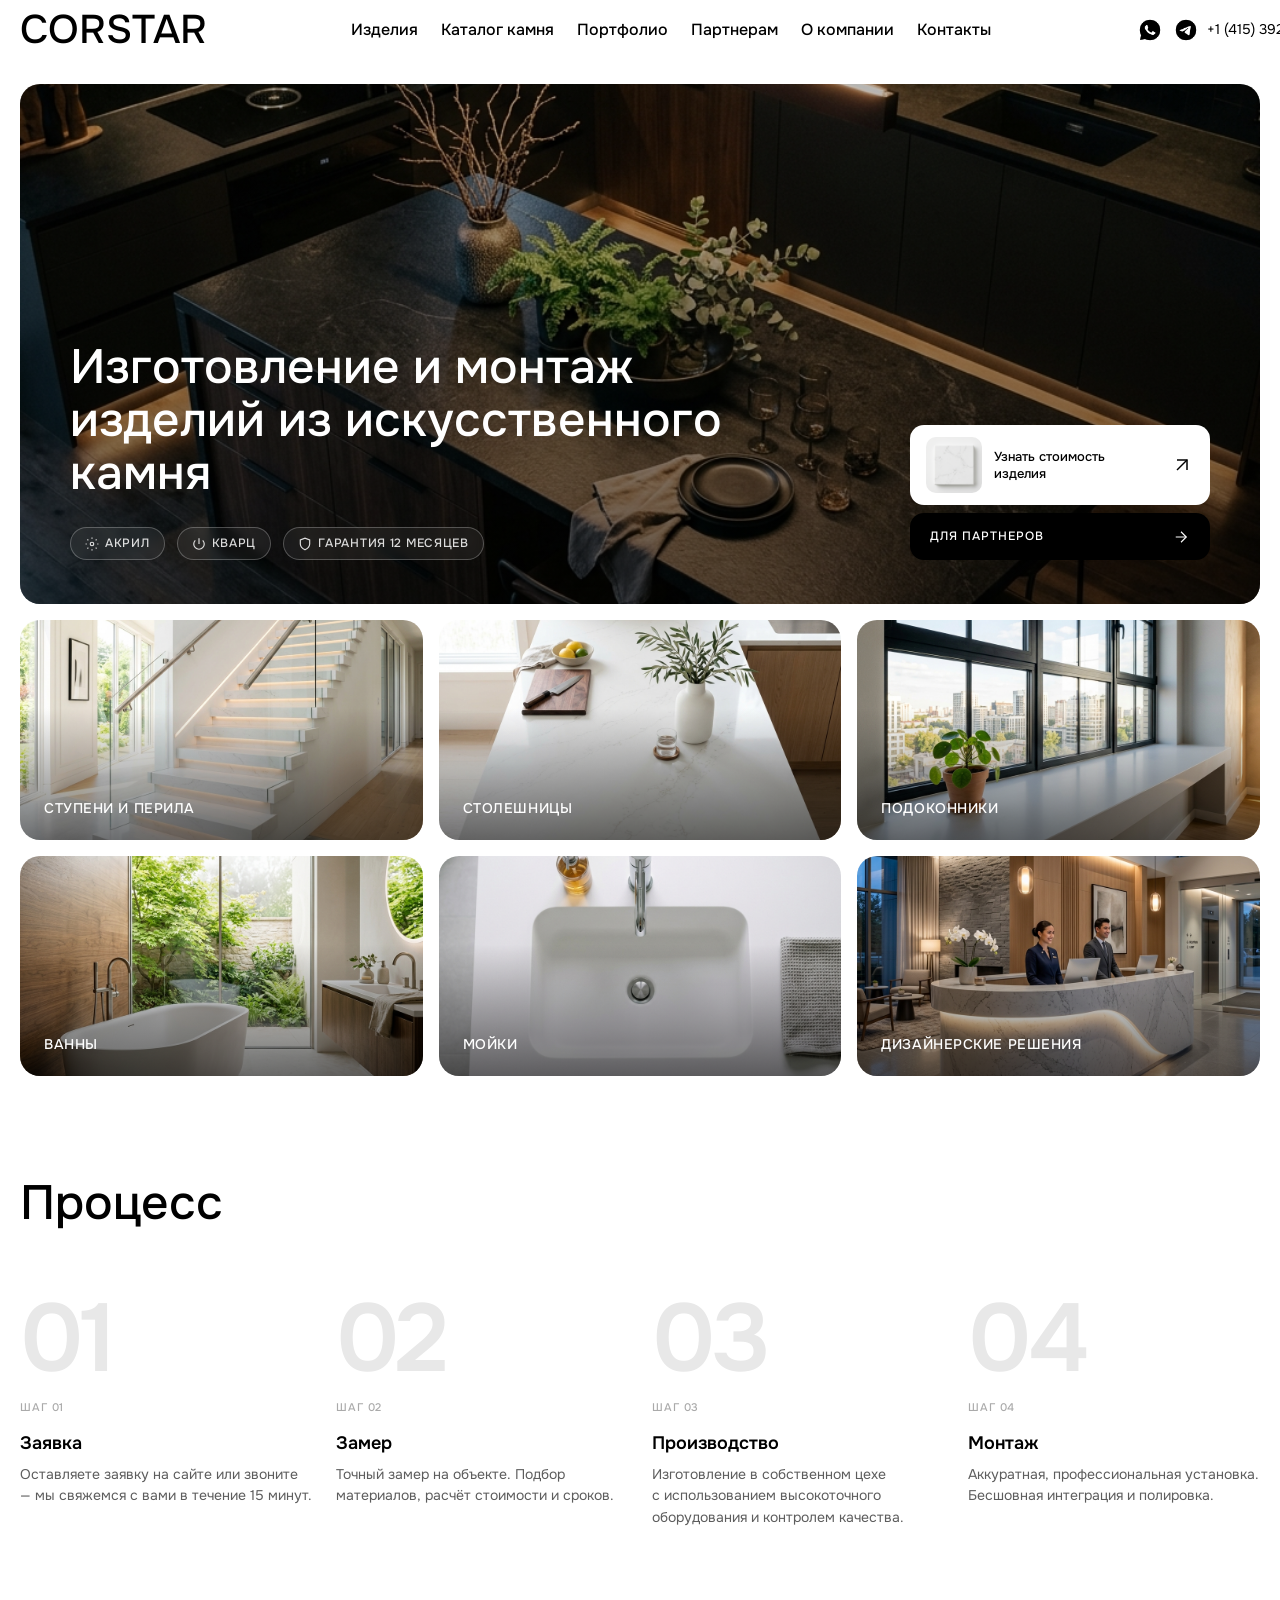
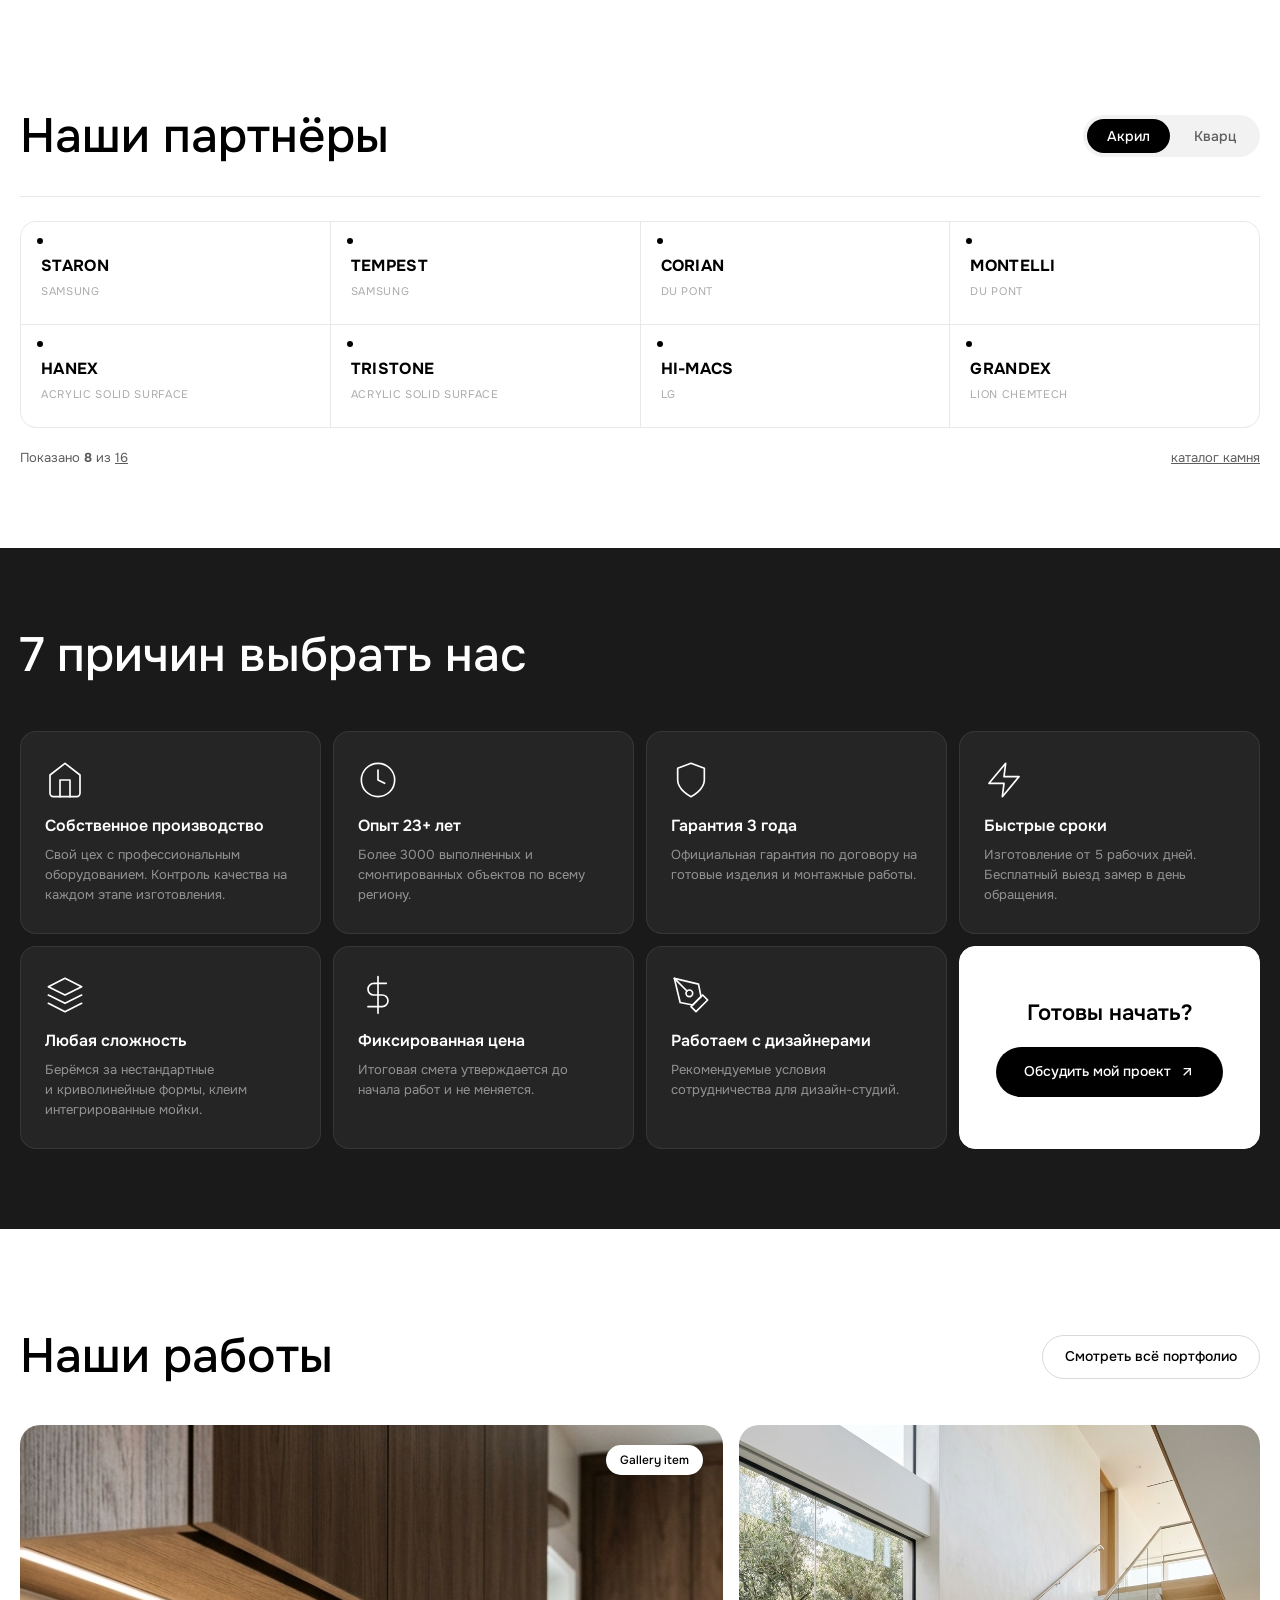
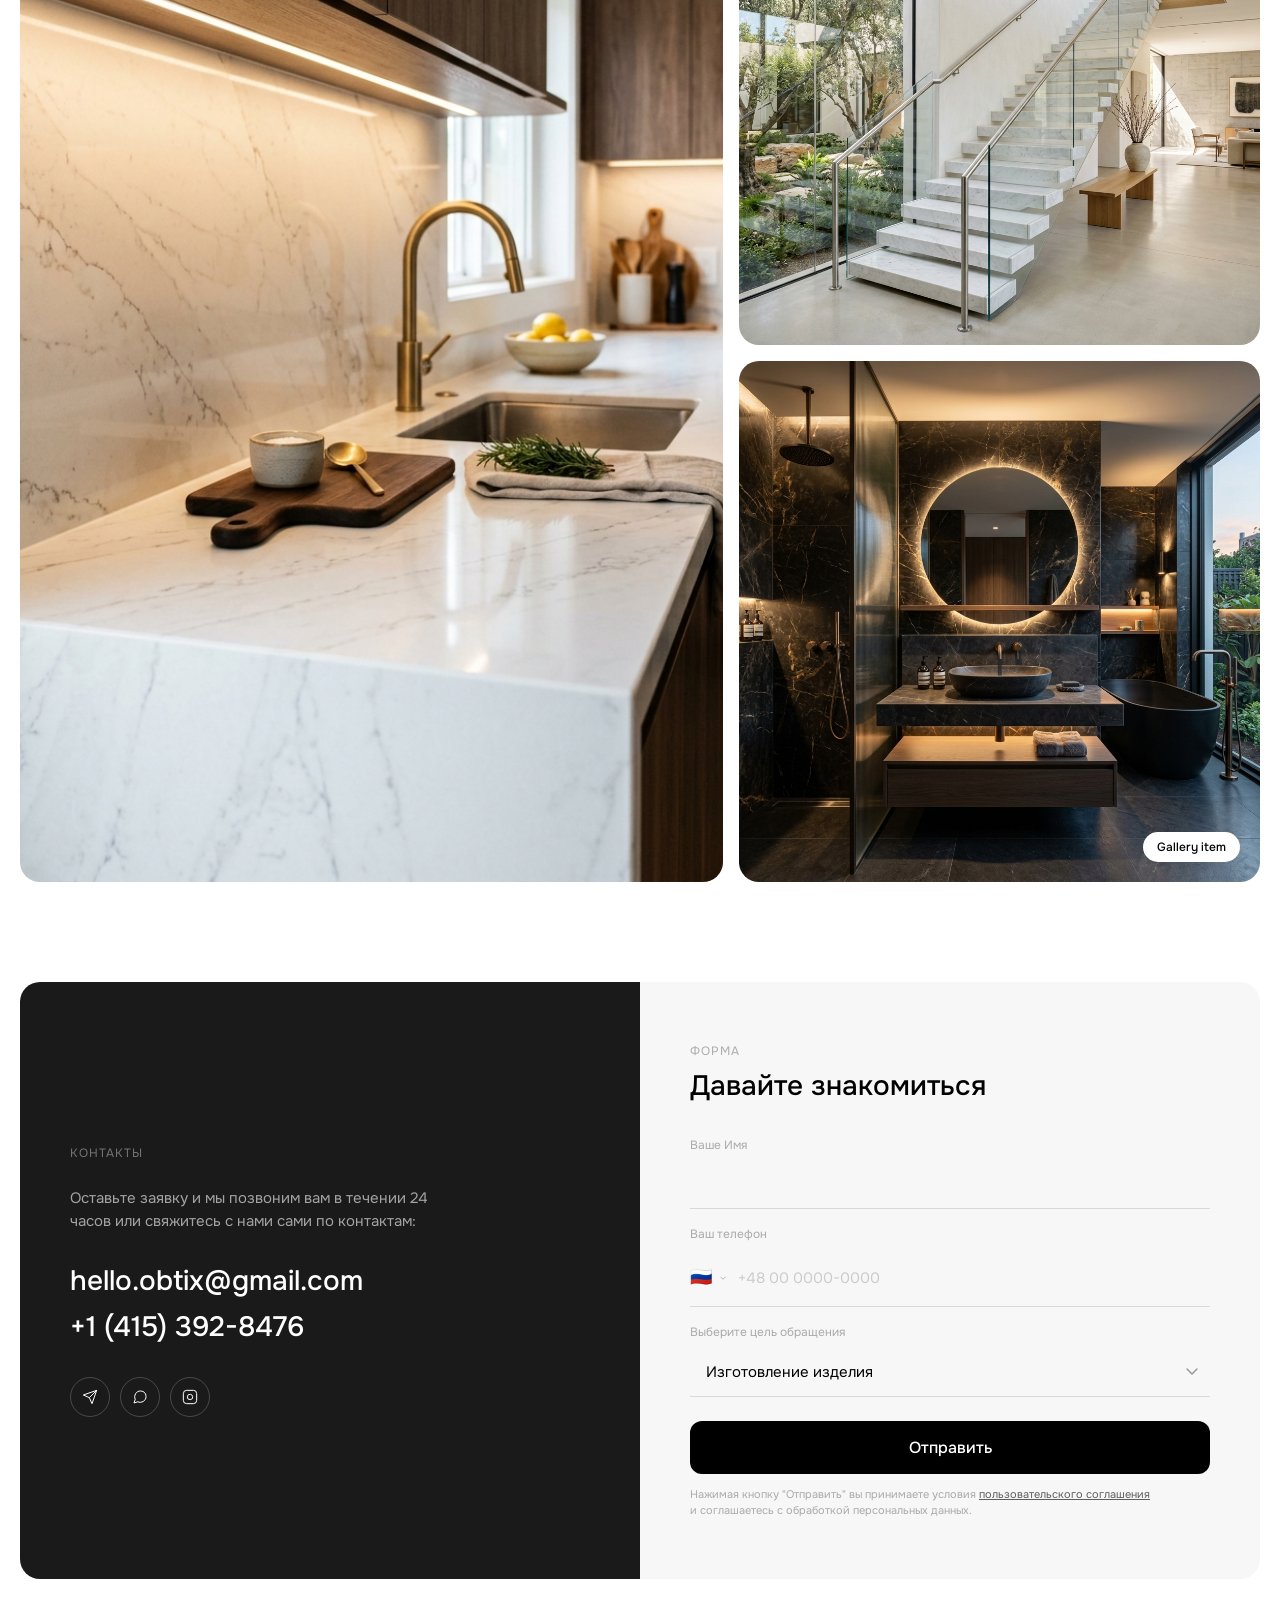
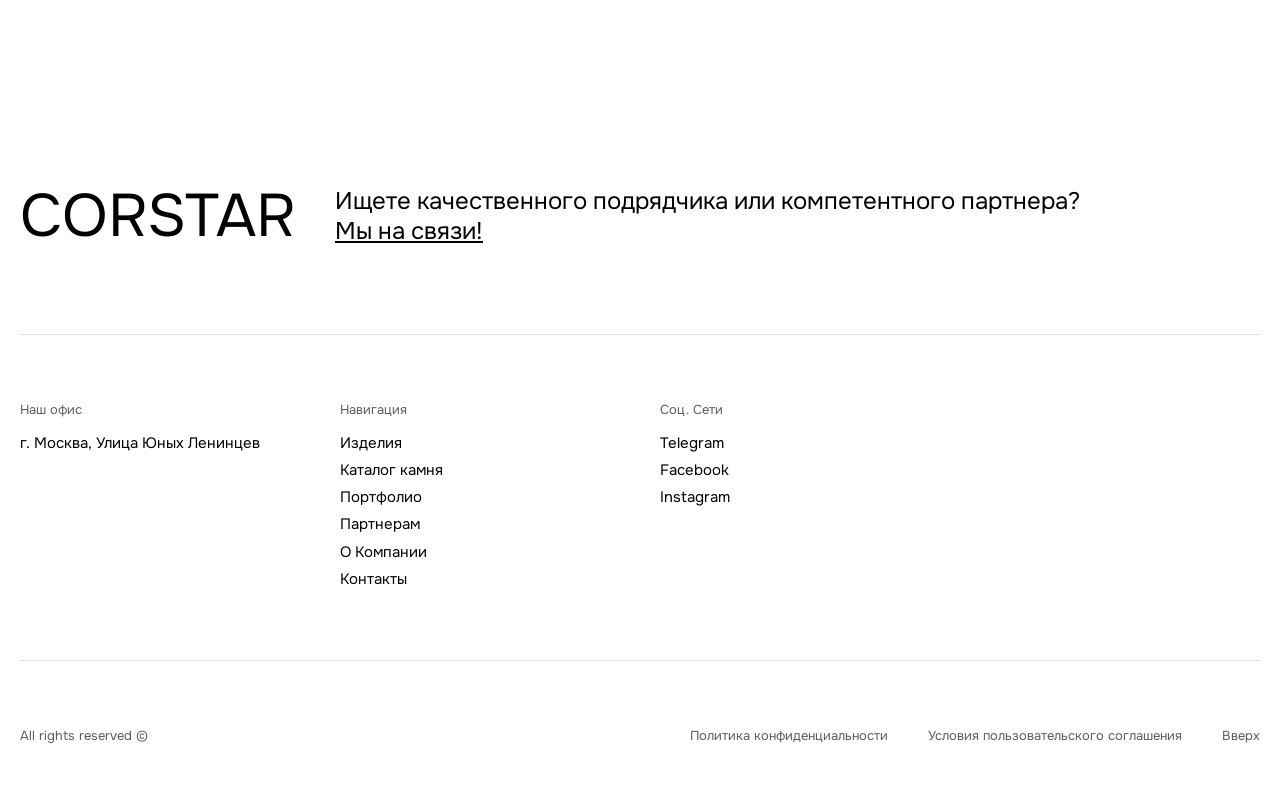
==== commit bfd5d44d: "style: Update company stats to 23+ years experience and 3000+ completed projects" ====
--- a/index.html
+++ b/index.html
@@ -1804,8 +1804,8 @@
             <div class="reason-card__icon">
               <svg viewBox="0 0 24 24"><circle cx="12" cy="12" r="10" /><path d="M12 6v6l4 2" /></svg>
             </div>
-            <h3 class="reason-card__title">Опыт 10+ лет</h3>
-            <p class="reason-card__text">Более 2000 выполненных и смонтированных объектов по всему региону.</p>
+            <h3 class="reason-card__title">Опыт 23+ лет</h3>
+            <p class="reason-card__text">Более 3000 выполненных и смонтированных объектов по всему региону.</p>
           </div>
 
           <div class="reason-card" id="reason-warranty">
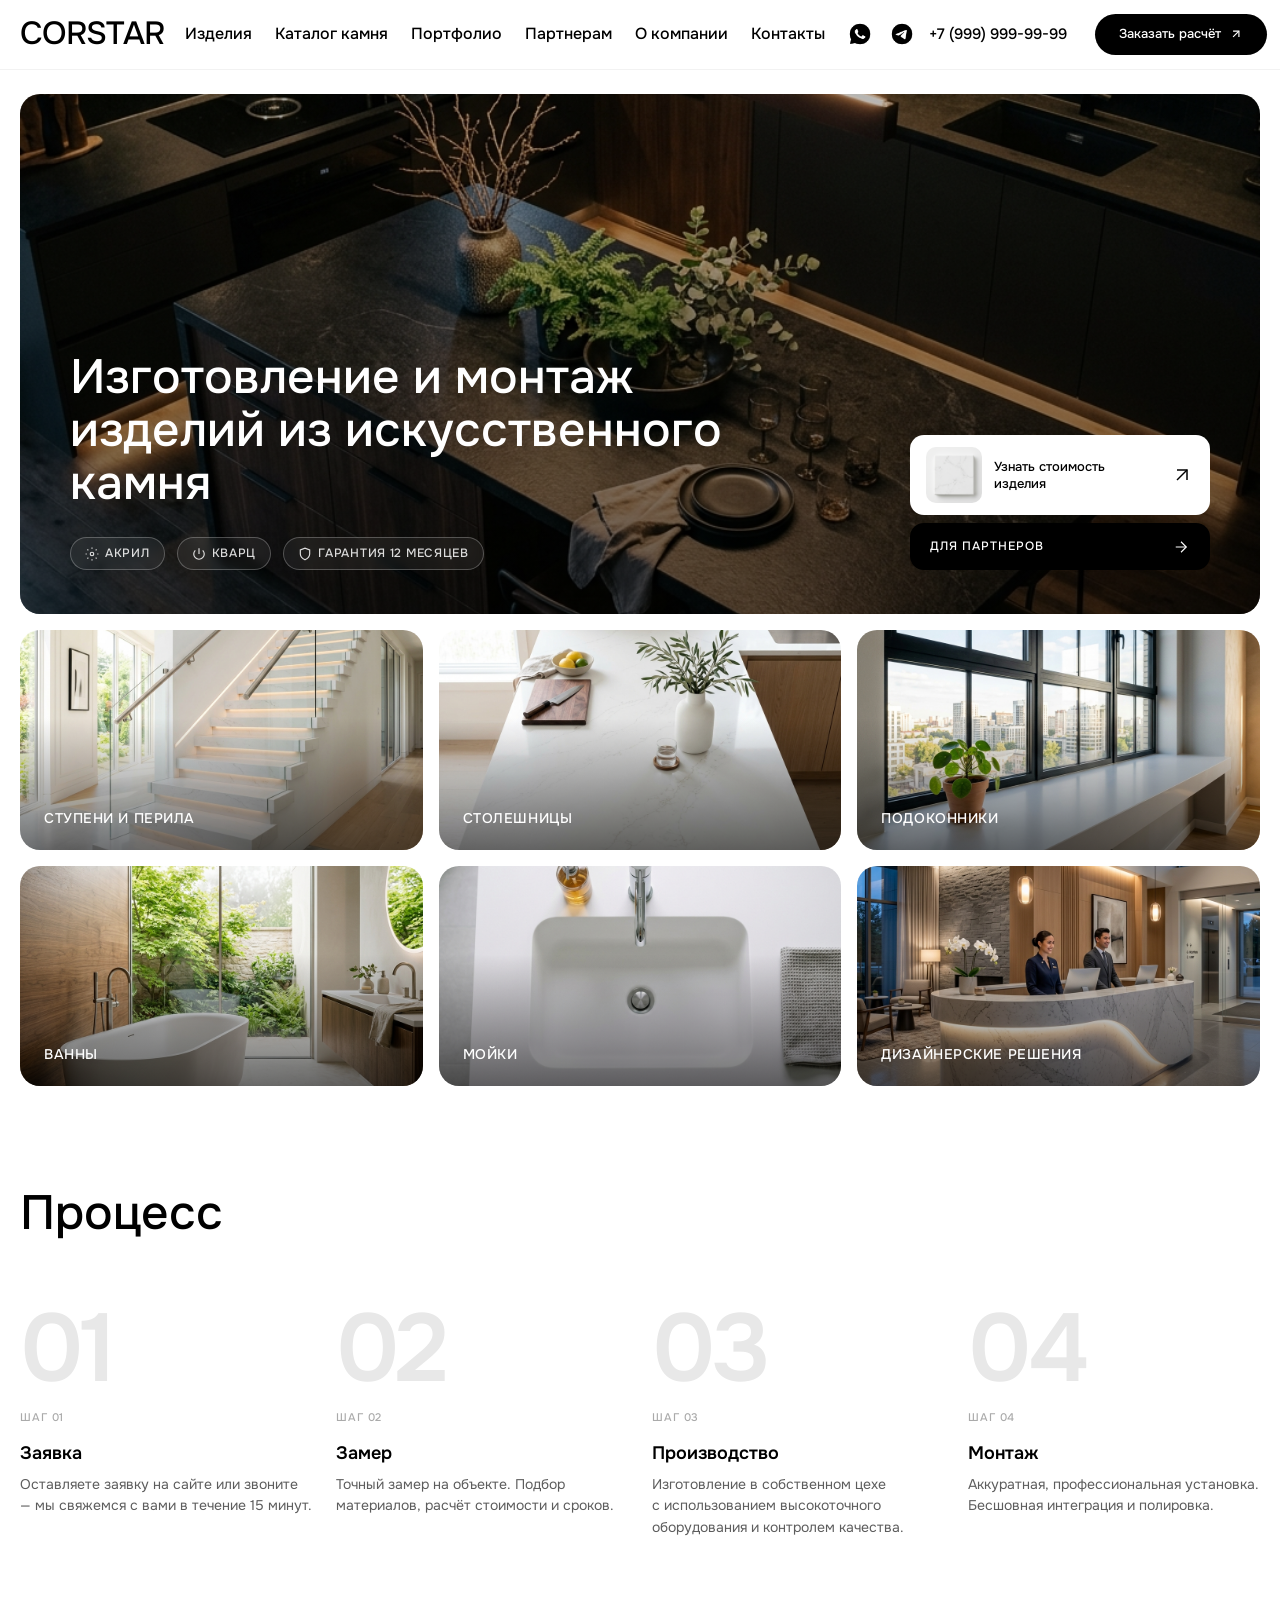
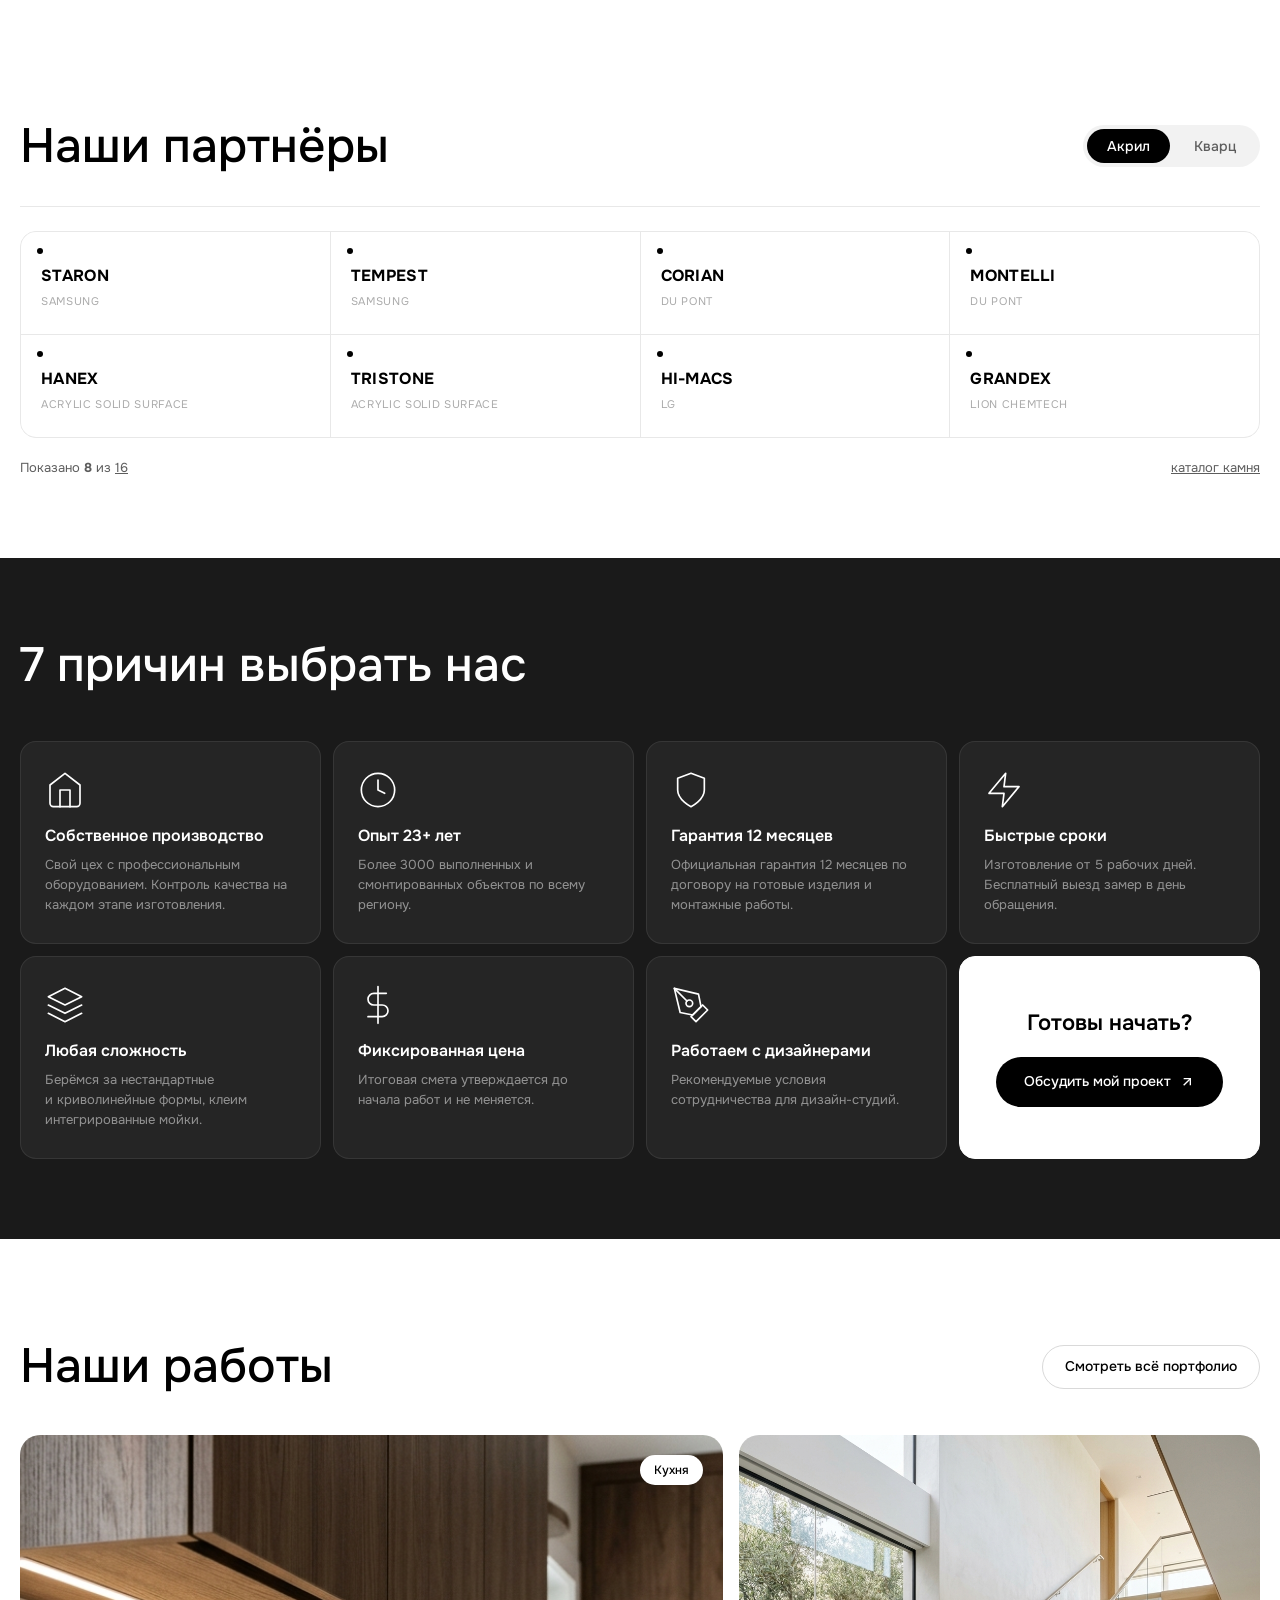
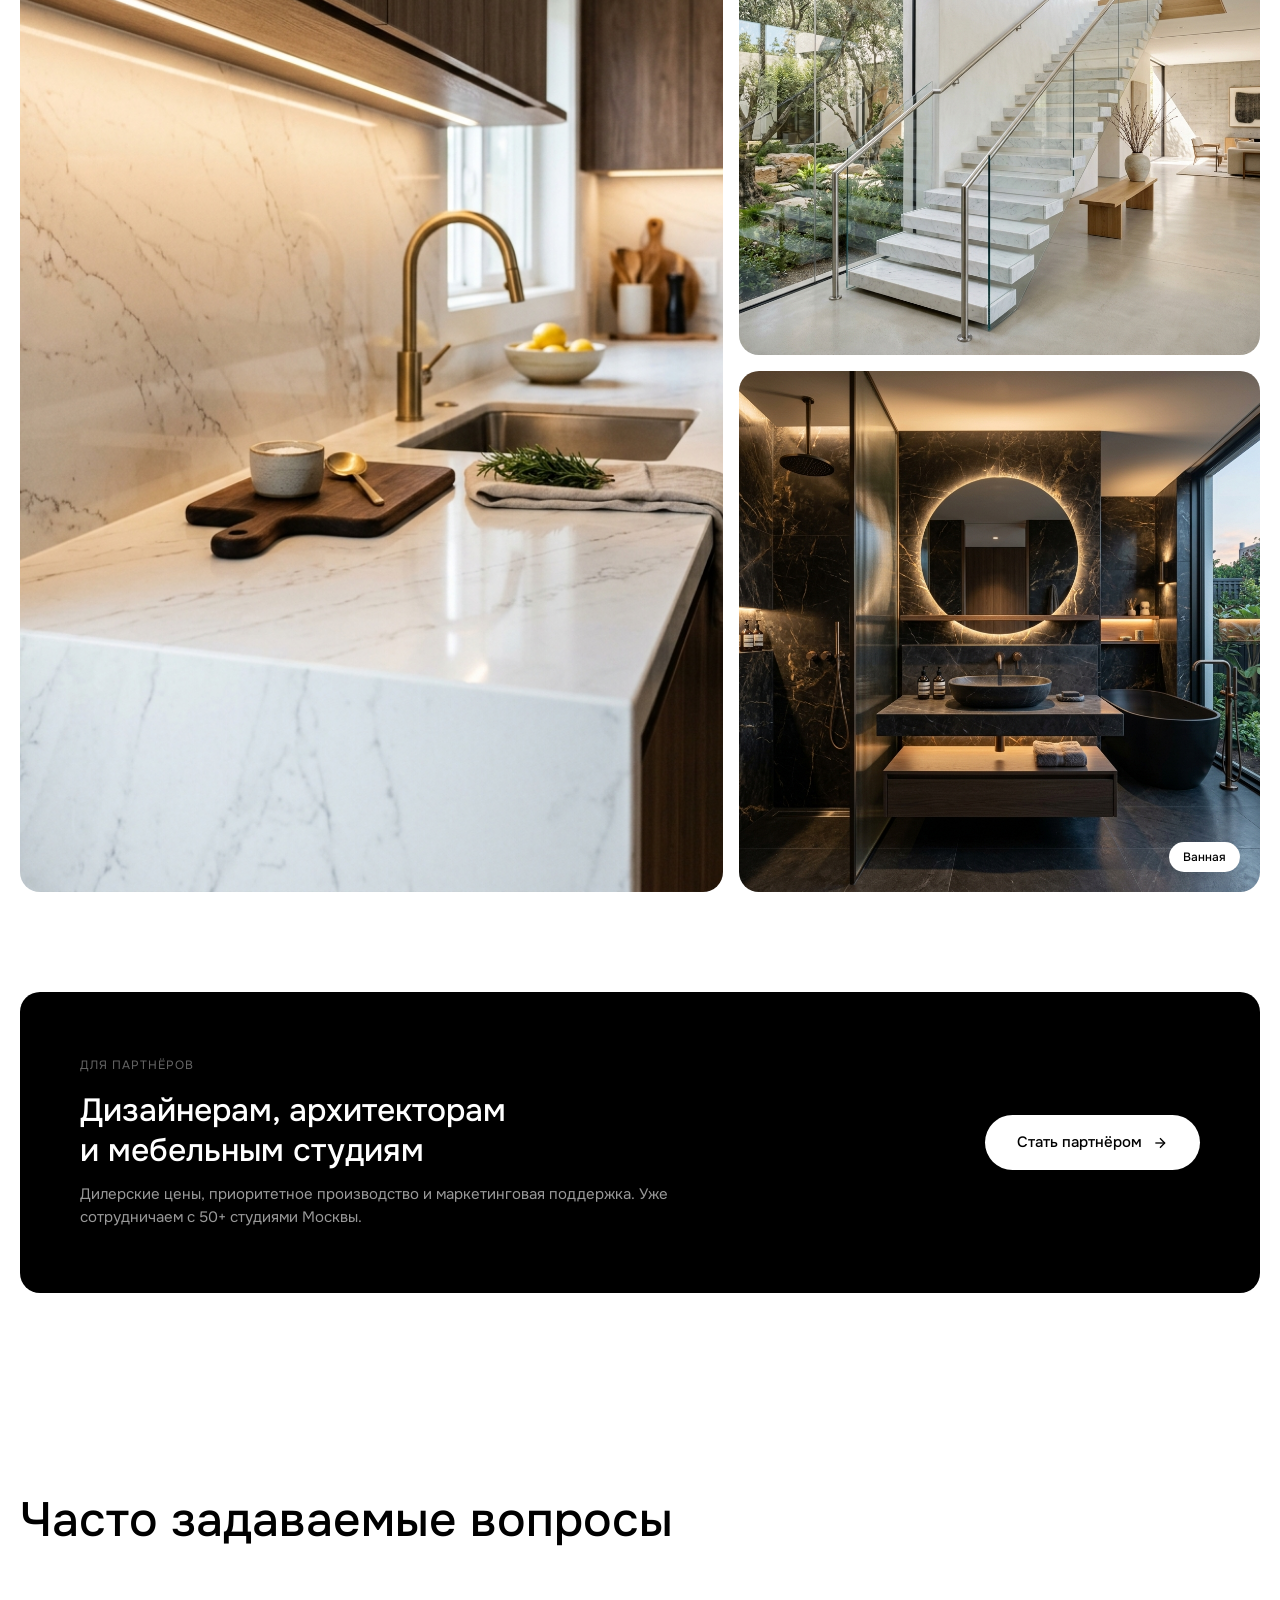
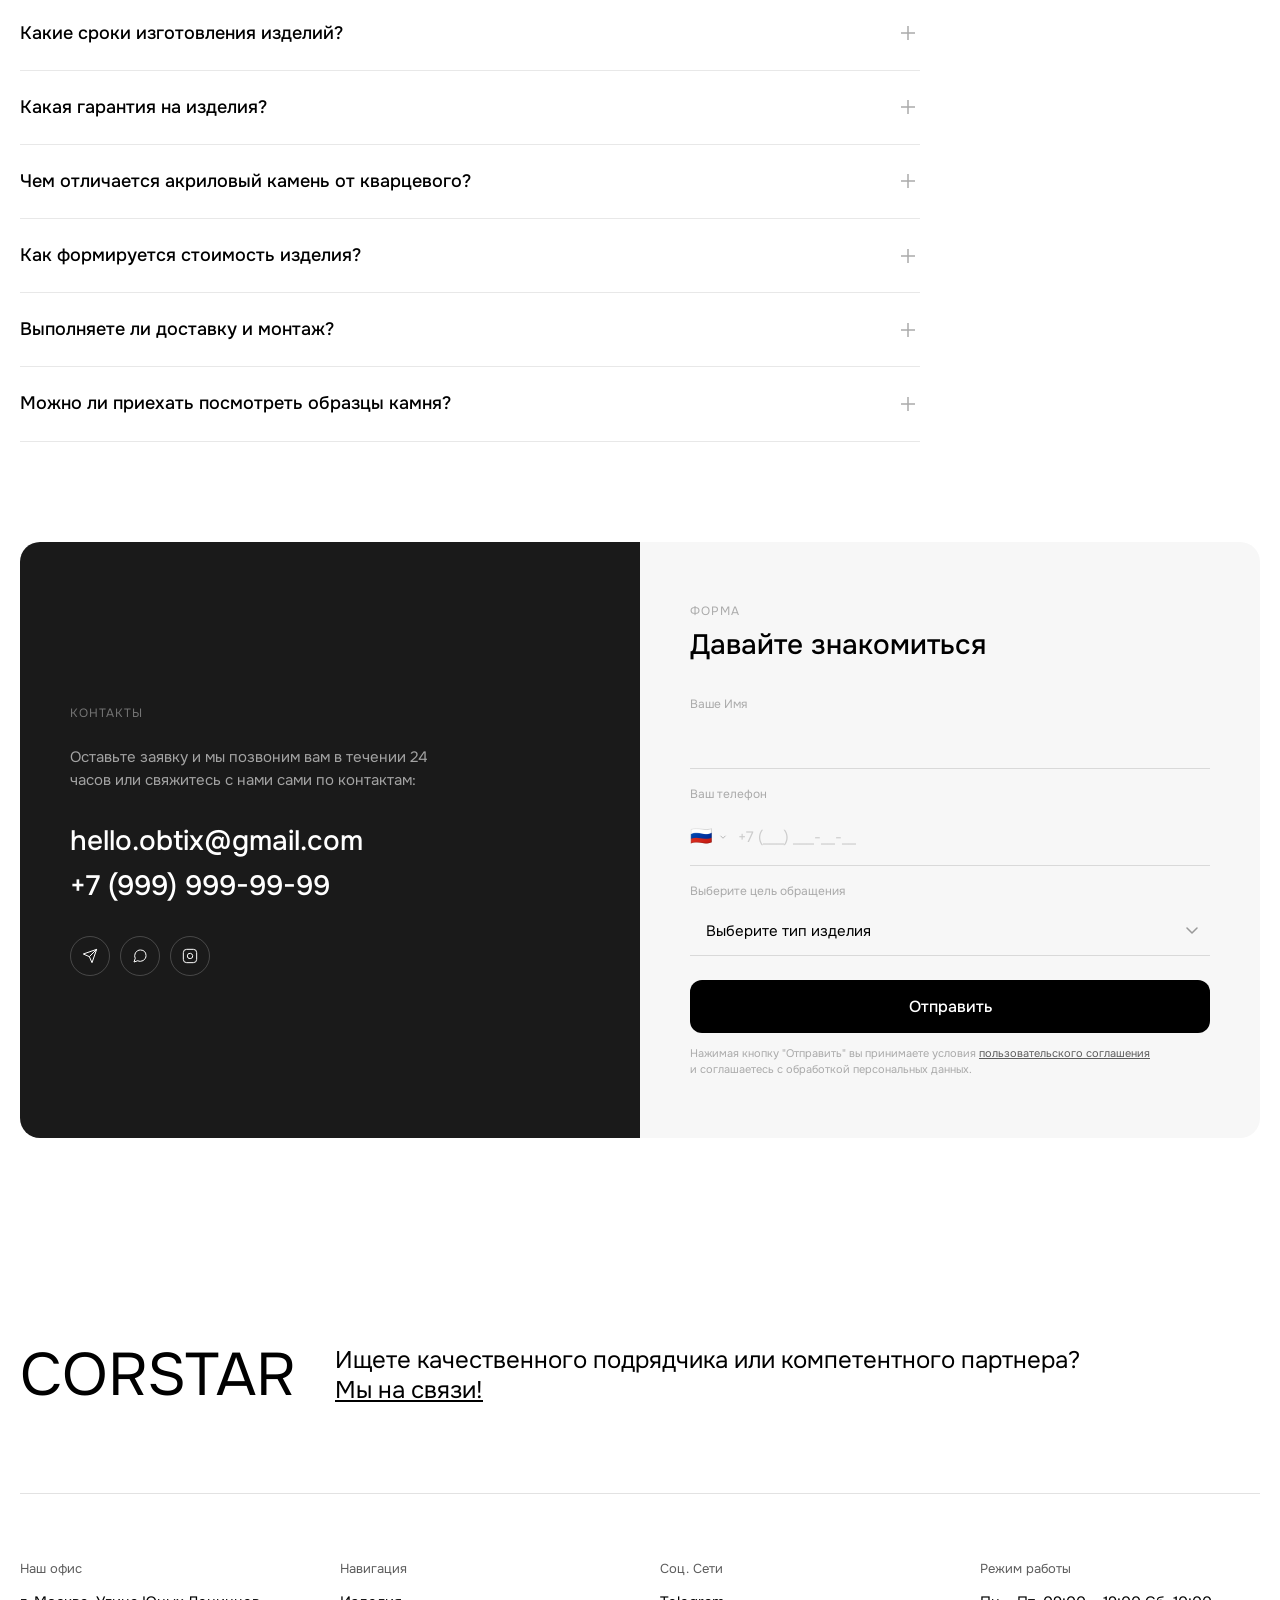
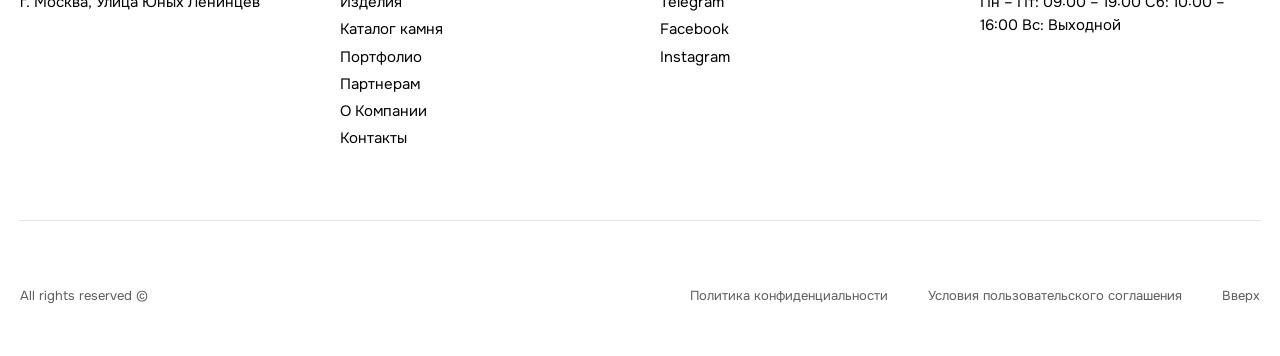
==== commit ffa92355: "second" ====
--- a/index.html
+++ b/index.html
@@ -7,16 +7,17 @@
   <meta name="viewport" content="width=device-width, initial-scale=1.0" />
   <title>CORSTAR — Изготовление и монтаж изделий из искусственного камня в Москве</title>
   <meta name="description"
-    content="CORSTAR — производство изделий из искусственного камня в Москве. Столешницы, мойки, подоконники, ванны, ступени. Замер, изготовление и монтаж с гарантией 3 года." />
+    content="CORSTAR — производство изделий из искусственного камня в Москве. Столешницы, мойки, подоконники, ванны, ступени. Замер, изготовление и монтаж с гарантией 12 месяцев." />
   <meta property="og:url" content="https://corstar.tilda.ws/" />
   <meta property="og:title" content="CORSTAR — Изготовление и монтаж изделий из искусственного камня" />
   <meta property="og:description"
-    content="Производство и монтаж изделий из акрилового и кварцевого камня в Москве. Гарантия 3 года." />
+    content="Производство и монтаж изделий из акрилового и кварцевого камня в Москве. Гарантия 12 месяцев." />
   <meta property="og:type" content="website" />
   <link rel="canonical" href="https://corstar.tilda.ws/" />
   <meta name="format-detection" content="telephone=no" />
   <link rel="shortcut icon" href="images/tildafavicon.ico" type="image/x-icon" />
-  <link rel="stylesheet" href="https://fonts.googleapis.com/css2?family=Onest:wght@100..900&display=swap" type="text/css" />
+  <link rel="stylesheet" href="https://fonts.googleapis.com/css2?family=Onest:wght@100..900&display=swap"
+    type="text/css" />
   <style>
     /* ===== FONT FACE ===== */
     @font-face {
@@ -37,6 +38,31 @@
       font-display: swap;
     }
 
+    /* ===== DESIGN TOKENS ===== */
+    :root {
+      --color-primary: #000000;
+      --color-secondary: #5d5d5d;
+      --color-muted: #aaaaaa;
+      --color-border: #d9d9d9;
+      --color-border-light: #e8e8e8;
+      --color-bg: #ffffff;
+      --color-bg-dark: #1a1a1a;
+      --color-bg-light: #f7f7f7;
+      --color-bg-hover: #fafafa;
+      --color-surface: #f2f2f2;
+      --color-accent: #333333;
+      --font-primary: 'Onest', 'PoppinsCyr', Arial, sans-serif;
+      --radius-sm: 12px;
+      --radius-md: 16px;
+      --radius-lg: 20px;
+      --radius-full: 100px;
+      --transition-fast: 0.2s ease;
+      --transition-normal: 0.3s ease;
+      --transition-slow: 0.5s ease;
+      --container-max: 1440px;
+      --container-pad: 20px;
+    }
+
     /* ===== RESET & BASE ===== */
     *,
     *::before,
@@ -105,9 +131,10 @@
       top: 0;
       z-index: 100;
       background: #ffffff;
-      height: 60px;
+      height: 70px;
       display: flex;
       align-items: center;
+      border-bottom: 1px solid #f2f2f2;
     }
 
     .header-inner {
@@ -117,15 +144,17 @@
       max-width: 1440px;
       margin: 0 auto;
       padding: 0 20px;
-      gap: 144px;
+      justify-content: space-between;
+      gap: 20px;
     }
 
     .header-logo {
-      font-size: 40px;
+      font-size: 32px;
       font-weight: 500;
-      line-height: 1.16;
+      line-height: 1;
       white-space: nowrap;
       flex-shrink: 0;
+      letter-spacing: -0.02em;
     }
 
     .header-logo a {
@@ -154,8 +183,7 @@
     .header-contacts {
       display: flex;
       align-items: center;
-      gap: 6px;
-      margin-left: auto;
+      gap: 12px;
       flex-shrink: 0;
     }
 
@@ -167,11 +195,17 @@
       background-position: center;
       background-repeat: no-repeat;
       flex-shrink: 0;
+      transition: max-width 0.5s cubic-bezier(0.25, 1, 0.5, 1),
+                  opacity 0.5s cubic-bezier(0.25, 1, 0.5, 1),
+                  margin 0.5s cubic-bezier(0.25, 1, 0.5, 1);
+      max-width: 30px;
+      opacity: 1;
+      overflow: hidden;
     }
 
     .header-contacts .header-phone {
-      font-size: 14px;
-      font-weight: 400;
+      font-size: 15px;
+      font-weight: 500;
       line-height: 1.55;
       white-space: nowrap;
     }
@@ -187,6 +221,10 @@
       background: none;
       border: none;
       padding: 0;
+      flex-shrink: 0;
+      transition: transform 0.5s cubic-bezier(0.25, 1, 0.5, 1),
+                  opacity 0.4s cubic-bezier(0.25, 1, 0.5, 1),
+                  background-color 0.2s ease;
     }
 
     .header-burger span {
@@ -194,7 +232,36 @@
       width: 100%;
       height: 2px;
       background: #000;
-      transition: transform 0.3s ease, opacity 0.3s ease;
+      transition: transform 0.5s cubic-bezier(0.25, 1, 0.5, 1),
+                  opacity 0.4s cubic-bezier(0.25, 1, 0.5, 1);
+    }
+
+    .header-burger.is-active span:nth-child(1) {
+      transform: translateY(9px) rotate(45deg);
+    }
+
+    .header-burger.is-active span:nth-child(2) {
+      opacity: 0;
+    }
+
+    .header-burger.is-active span:nth-child(3) {
+      transform: translateY(-9px) rotate(-45deg);
+    }
+
+    /* Mobile nav drawer backdrop */
+    .mobile-nav-backdrop {
+      display: none;
+      position: fixed;
+      inset: 0;
+      background: rgba(0, 0, 0, 0.4);
+      z-index: 98;
+      opacity: 0;
+      transition: opacity 0.3s ease;
+    }
+
+    .mobile-nav-backdrop.is-visible {
+      display: block;
+      opacity: 1;
     }
 
     /* ============================================================
@@ -1226,9 +1293,32 @@
     /* ============================================================
        RESPONSIVE
        ============================================================ */
+    /* Keep hidden on desktop */
+    .mobile-only-contacts {
+      display: none;
+    }
+
     @media screen and (max-width: 1199px) {
       .header-inner {
-        gap: 60px;
+        gap: 16px;
+      }
+
+      .header-logo {
+        font-size: 28px;
+      }
+
+      .header-nav {
+        gap: 16px;
+      }
+
+      .header-nav a {
+        font-size: 14px;
+      }
+
+      .header-cta {
+        padding: 8px 18px;
+        font-size: 12px;
+        margin-left: 8px;
       }
 
       .hero-card__title {
@@ -1255,7 +1345,50 @@
       }
     }
 
+    @media screen and (max-width: 1100px) {
+      .header-contacts .icon-social {
+        display: none !important;
+      }
+    }
+
+    @media screen and (max-width: 1024px) {
+      .header-inner {
+        padding: 0 12px;
+        gap: 12px;
+      }
+
+      .header-logo {
+        font-size: 24px;
+      }
+
+      .header-nav {
+        gap: 12px;
+      }
+
+      .header-nav a {
+        font-size: 13px;
+      }
+
+      .header-cta {
+        padding: 8px 14px;
+        font-size: 11px;
+        margin-left: 4px;
+      }
+
+      .header-contacts {
+        gap: 8px;
+      }
+    }
+
     @media screen and (max-width: 959px) {
+      .header-logo {
+        font-size: 26px;
+      }
+
+      .header-contacts {
+        display: none !important;
+      }
+
       .header-nav {
         display: none;
       }
@@ -1267,6 +1400,61 @@
       .header-burger {
         display: flex;
       }
+
+      .header-nav.is-open {
+        display: flex !important;
+        flex-direction: column;
+        position: fixed;
+        top: 70px;
+        left: 0;
+        right: 0;
+        bottom: 0;
+        background: #ffffff;
+        padding: 40px 24px;
+        gap: 24px;
+        z-index: 99;
+        align-items: flex-start;
+      }
+
+      .header-nav.is-open a {
+        font-size: 24px !important;
+        font-weight: 500;
+      }
+
+      /* ===== MOBILE ONLY CONTACTS ===== */
+      .mobile-only-contacts {
+        display: flex;
+        flex-direction: column;
+        gap: 16px;
+        margin-top: auto;
+        padding-top: 24px;
+        border-top: 1px solid #e8e8e8;
+        width: 100%;
+      }
+
+      .mobile-phone {
+        font-size: 20px;
+        font-weight: 500;
+        color: #000000;
+        text-decoration: none;
+      }
+
+      .mobile-socials {
+        display: flex;
+        gap: 12px;
+      }
+
+      .mobile-socials .icon-social {
+        width: 36px;
+        height: 36px;
+        background-size: cover;
+        background-position: center;
+        background-repeat: no-repeat;
+        display: block;
+      }
+    }
+
+    @media screen and (max-width: 959px) {
 
       .hero-card {
         min-height: 420px;
@@ -1515,60 +1703,701 @@
         scroll-behavior: auto !important;
       }
     }
-  
-    /* ===== MOBILE NAV DRAWER & BURGER CROSS ===== */
-    .header-burger {
+
+    /* ============================================================
+       HEADER CTA BUTTON
+       ============================================================ */
+    .header-cta {
+      display: inline-flex;
+      align-items: center;
+      gap: 8px;
+      padding: 10px 24px;
+      background: #000000;
+      color: #ffffff;
+      font-size: 13px;
+      font-weight: 500;
+      border-radius: 100px;
+      transition: background 0.2s ease, transform 0.2s ease,
+                  padding 0.5s cubic-bezier(0.25, 1, 0.5, 1),
+                  margin 0.5s cubic-bezier(0.25, 1, 0.5, 1),
+                  font-size 0.5s cubic-bezier(0.25, 1, 0.5, 1);
+      cursor: pointer;
+      white-space: nowrap;
+      text-decoration: none;
+      flex-shrink: 0;
+      margin-left: 16px;
+    }
+
+    .header-cta:hover {
+      background: #333333;
+      transform: translateY(-1px);
+      color: #ffffff;
+    }
+
+    .header-cta svg {
+      width: 14px;
+      height: 14px;
+      stroke: currentColor;
+      fill: none;
+      stroke-width: 2;
+    }
+
+    /* ============================================================
+       FAQ ACCORDION
+       ============================================================ */
+    .faq {
+      padding: 100px 0;
+      background: #ffffff;
+    }
+
+    .faq__title {
+      font-size: 48px;
+      font-weight: 500;
+      line-height: 1.15;
+      color: #000000;
+      margin-bottom: 48px;
+    }
+
+    .faq-list {
+      max-width: 900px;
+    }
+
+    .faq-item {
+      border-bottom: 1px solid #e8e8e8;
+    }
+
+    .faq-item__question {
+      display: flex;
+      justify-content: space-between;
+      align-items: center;
+      width: 100%;
+      padding: 24px 0;
+      background: transparent;
+      font-size: 18px;
+      font-weight: 500;
+      color: #000000;
+      text-align: left;
+      cursor: pointer;
+      line-height: 1.4;
+      gap: 20px;
+      transition: color 0.2s ease;
+    }
+
+    .faq-item__question:hover {
+      color: #5d5d5d;
+    }
+
+    .faq-item__icon {
+      width: 24px;
+      height: 24px;
+      flex-shrink: 0;
+      transition: transform 0.3s ease;
+    }
+
+    .faq-item__icon svg {
+      width: 24px;
+      height: 24px;
+      stroke: #aaaaaa;
+      fill: none;
+      stroke-width: 1.5;
+    }
+
+    .faq-item.is-open .faq-item__icon {
+      transform: rotate(45deg);
+    }
+
+    .faq-item__answer {
+      max-height: 0;
+      overflow: hidden;
+      transition: max-height 0.35s ease, padding 0.35s ease;
+      padding: 0 0 0 0;
+    }
+
+    .faq-item.is-open .faq-item__answer {
+      max-height: 400px;
+      padding: 0 0 24px 0;
+    }
+
+    .faq-item__answer p {
+      font-size: 15px;
+      font-weight: 400;
+      color: #5d5d5d;
+      line-height: 1.65;
+      max-width: 720px;
+    }
+
+    /* ============================================================
+       B2B CTA BLOCK
+       ============================================================ */
+    .b2b-cta {
+      padding: 0 0 100px;
+      background: #ffffff;
+    }
+
+    .b2b-cta__inner {
+      max-width: 1400px;
+      margin: 0 auto;
+      background: #000000;
+      border-radius: 20px;
+      padding: 64px 60px;
+      display: flex;
+      justify-content: space-between;
+      align-items: center;
+      gap: 40px;
+    }
+
+    .b2b-cta__text {
+      max-width: 600px;
+    }
+
+    .b2b-cta__label {
+      font-size: 12px;
+      font-weight: 400;
+      color: rgba(255, 255, 255, 0.4);
+      text-transform: uppercase;
+      letter-spacing: 0.08em;
+      margin-bottom: 16px;
+    }
+
+    .b2b-cta__title {
+      font-size: 32px;
+      font-weight: 500;
+      color: #ffffff;
+      line-height: 1.25;
+      margin-bottom: 12px;
+    }
+
+    .b2b-cta__desc {
+      font-size: 15px;
+      font-weight: 400;
+      color: rgba(255, 255, 255, 0.6);
+      line-height: 1.55;
+    }
+
+    .b2b-cta__btn {
+      display: inline-flex;
+      align-items: center;
+      gap: 10px;
+      padding: 16px 32px;
+      background: #ffffff;
+      color: #000000;
+      font-size: 15px;
+      font-weight: 500;
+      border-radius: 100px;
+      transition: background 0.2s ease, transform 0.2s ease;
+      cursor: pointer;
+      text-decoration: none;
+      flex-shrink: 0;
+      white-space: nowrap;
+    }
+
+    .b2b-cta__btn:hover {
+      background: #f2f2f2;
+      transform: translateY(-1px);
+      color: #000000;
+    }
+
+    .b2b-cta__btn svg {
+      width: 16px;
+      height: 16px;
+      stroke: currentColor;
+      fill: none;
+      stroke-width: 2;
+    }
+
+    /* ============================================================
+       POPUP CALCULATOR
+       ============================================================ */
+    .calc-overlay {
       display: none;
-      width: 28px;
-      height: 20px;
+      position: fixed;
+      inset: 0;
+      z-index: 200;
+      background: rgba(0, 0, 0, 0.5);
+      backdrop-filter: blur(4px);
+      align-items: center;
+      justify-content: center;
+      padding: 20px;
+    }
+
+    .calc-overlay.is-open {
+      display: flex;
+    }
+
+    .calc-popup {
+      background: #ffffff;
+      border-radius: 20px;
+      padding: 48px;
+      width: 100%;
+      max-width: 560px;
+      position: relative;
+      box-shadow: 0 24px 64px rgba(0, 0, 0, 0.2);
+      max-height: 90vh;
+      overflow-y: auto;
+    }
+
+    .calc-popup__close {
+      position: absolute;
+      top: 20px;
+      right: 20px;
+      width: 32px;
+      height: 32px;
+      background: #f2f2f2;
+      border: none;
+      border-radius: 50%;
+      cursor: pointer;
+      display: flex;
+      align-items: center;
+      justify-content: center;
+      transition: background 0.2s ease;
+    }
+
+    .calc-popup__close:hover {
+      background: #e0e0e0;
+    }
+
+    .calc-popup__close svg {
+      width: 14px;
+      height: 14px;
+      stroke: #000000;
+      fill: none;
+      stroke-width: 2;
+    }
+
+    .calc-popup__title {
+      font-size: 28px;
+      font-weight: 500;
+      color: #000000;
+      margin-bottom: 8px;
+      line-height: 1.25;
+    }
+
+    .calc-popup__subtitle {
+      font-size: 14px;
+      color: #5d5d5d;
+      margin-bottom: 32px;
+      line-height: 1.5;
+    }
+
+    .calc-product-grid {
+      display: grid;
+      grid-template-columns: repeat(3, 1fr);
+      gap: 8px;
+      margin-bottom: 24px;
+    }
+
+    .calc-product-btn {
+      padding: 12px 8px;
+      font-size: 13px;
+      font-weight: 500;
+      background: #f7f7f7;
+      border: 2px solid transparent;
+      border-radius: 12px;
+      cursor: pointer;
+      transition: border-color 0.2s ease, background 0.2s ease;
+      text-align: center;
+      color: #000000;
+      font-family: inherit;
+    }
+
+    .calc-product-btn:hover {
+      background: #f0f0f0;
+    }
+
+    .calc-product-btn.is-selected {
+      border-color: #000000;
+      background: #ffffff;
+    }
+
+    .calc-form .form-group {
+      margin-bottom: 16px;
+    }
+
+    .calc-form .form-group label {
+      display: block;
+      font-size: 12px;
+      font-weight: 400;
+      color: #aaaaaa;
+      margin-bottom: 6px;
+    }
+
+    .calc-form .form-group input,
+    .calc-form .form-group textarea {
+      width: 100%;
+      padding: 14px 16px;
+      border: none;
+      border-bottom: 1px solid #d9d9d9;
+      background: transparent;
+      font-size: 15px;
+      color: #000000;
+      transition: border-color 0.2s ease;
+      outline: none;
+      border-radius: 0;
+      font-family: inherit;
+    }
+
+    .calc-form .form-group input:focus,
+    .calc-form .form-group textarea:focus {
+      border-color: #000000;
+    }
+
+    .calc-form .form-group textarea {
+      resize: vertical;
+      min-height: 80px;
+    }
+
+    .calc-form .btn-submit-calc {
+      width: 100%;
+      padding: 16px 32px;
+      background: #000000;
+      color: #ffffff;
+      font-size: 16px;
+      font-weight: 500;
+      border-radius: 12px;
+      transition: background 0.2s ease, transform 0.2s ease;
+      margin-top: 8px;
+      border: none;
+      cursor: pointer;
+      font-family: inherit;
+    }
+
+    .calc-form .btn-submit-calc:hover {
+      background: #333333;
+      transform: translateY(-1px);
+    }
+
+    /* ============================================================
+       PARTNER CARD LOGOS
+       ============================================================ */
+    .partner-card__logo {
+      font-size: 11px;
+      font-weight: 600;
+      color: #cccccc;
+      text-transform: uppercase;
+      letter-spacing: 0.15em;
+      margin-top: auto;
+      padding-top: 12px;
+    }
+
+    /* ============================================================
+       NEW BLOCKS RESPONSIVE
+       ============================================================ */
+    @media screen and (max-width: 959px) {
+      .b2b-cta__inner {
+        flex-direction: column;
+        padding: 48px 36px;
+        text-align: center;
+      }
+
+      .b2b-cta__title {
+        font-size: 26px;
+      }
+
+      .faq__title {
+        font-size: 40px;
+      }
+
+      .calc-popup {
+        padding: 36px 24px;
+      }
+
+      .calc-product-grid {
+        grid-template-columns: repeat(2, 1fr);
+      }
+    }
+
+    @media screen and (max-width: 639px) {
+      .faq__title {
+        font-size: 32px;
+      }
+
+      .faq-item__question {
+        font-size: 16px;
+      }
+
+      .b2b-cta__inner {
+        padding: 36px 24px;
+      }
+
+      .b2b-cta__title {
+        font-size: 22px;
+      }
+
+      .calc-product-grid {
+        grid-template-columns: 1fr 1fr;
+      }
+    }
+
+    @media screen and (max-width: 479px) {
+      .faq__title {
+        font-size: 28px;
+      }
+    }
+
+    /* ===== NAV DROPDOWN ===== */
+    .nav-item-has-dropdown {
+      position: relative;
+      display: inline-block;
+    }
+
+    .nav-dropdown {
+      position: absolute;
+      top: 100%;
+      left: 50%;
+      transform: translateX(-50%);
+      background: #ffffff;
+      border: 1px solid var(--color-border-light, #e8e8e8);
+      border-radius: var(--radius-sm, 12px);
+      padding: 16px;
+      min-width: 220px;
+      display: none;
       flex-direction: column;
-      justify-content: space-between;
-      cursor: pointer;
-      background: none;
-      border: none;
-      padding: 0;
-    }
-
-    .header-burger span {
-      display: block;
-      width: 100%;
-      height: 2px;
-      background: #000;
-      transition: transform 0.3s ease, opacity 0.3s ease;
-    }
-
-    .header-burger.is-active span:nth-child(1) {
-      transform: translateY(9px) rotate(45deg);
-    }
-    .header-burger.is-active span:nth-child(2) {
-      opacity: 0;
-    }
-    .header-burger.is-active span:nth-child(3) {
-      transform: translateY(-9px) rotate(-45deg);
+      gap: 12px;
+      box-shadow: 0 16px 48px rgba(0, 0, 0, 0.08);
+      margin-top: 10px;
+      z-index: 110;
+    }
+
+    .nav-dropdown::before {
+      content: '';
+      position: absolute;
+      bottom: 100%;
+      left: 50%;
+      transform: translateX(-50%);
+      border: 6px solid transparent;
+      border-bottom-color: #ffffff;
+    }
+
+    .nav-dropdown::after {
+      content: '';
+      position: absolute;
+      bottom: 100%;
+      left: 0;
+      right: 0;
+      height: 12px;
+    }
+
+    .nav-dropdown a {
+      font-size: 14px !important;
+      font-weight: 400 !important;
+      color: var(--color-secondary, #5d5d5d) !important;
+      transition: color var(--transition-fast, 0.2s ease) !important;
+      text-align: left;
+    }
+
+    .nav-dropdown a:hover {
+      color: var(--color-primary, #000000) !important;
+    }
+
+    /* Show on hover for desktop with smooth transition */
+    @media screen and (min-width: 960px) {
+      .nav-dropdown {
+        display: flex !important;
+        opacity: 0;
+        visibility: hidden;
+        transform: translateX(-50%) translateY(10px) scale(0.95);
+        transition: opacity 0.3s cubic-bezier(0.25, 1, 0.5, 1),
+                    transform 0.3s cubic-bezier(0.25, 1, 0.5, 1),
+                    visibility 0.3s;
+        pointer-events: none;
+      }
+
+      .nav-item-has-dropdown:hover .nav-dropdown {
+        opacity: 1;
+        visibility: visible;
+        transform: translateX(-50%) translateY(0) scale(1);
+        pointer-events: auto;
+      }
     }
 
     @media screen and (max-width: 959px) {
+      .nav-dropdown {
+        display: none !important;
+      }
+    }
+
+    /* ===== SCROLLED FLOATING HEADER (DESKTOP) ===== */
+    @media screen and (min-width: 960px) {
+      .site-header {
+        transition: background-color 0.6s cubic-bezier(0.25, 1, 0.5, 1), 
+                    height 0.6s cubic-bezier(0.25, 1, 0.5, 1), 
+                    border-bottom 0.6s cubic-bezier(0.25, 1, 0.5, 1);
+      }
+      
+      .header-inner {
+        transition: max-width 0.6s cubic-bezier(0.25, 1, 0.5, 1), 
+                    background-color 0.6s cubic-bezier(0.25, 1, 0.5, 1), 
+                    border-radius 0.6s cubic-bezier(0.25, 1, 0.5, 1), 
+                    border 0.6s cubic-bezier(0.25, 1, 0.5, 1), 
+                    box-shadow 0.6s cubic-bezier(0.25, 1, 0.5, 1), 
+                    height 0.6s cubic-bezier(0.25, 1, 0.5, 1), 
+                    padding 0.6s cubic-bezier(0.25, 1, 0.5, 1),
+                    margin-top 0.6s cubic-bezier(0.25, 1, 0.5, 1),
+                    transform 0.6s cubic-bezier(0.25, 1, 0.5, 1);
+      }
+
+      .header-logo {
+        transition: font-size 0.6s cubic-bezier(0.25, 1, 0.5, 1),
+                    letter-spacing 0.6s cubic-bezier(0.25, 1, 0.5, 1);
+      }
+
+      .header-nav {
+        transition: opacity 0.4s cubic-bezier(0.25, 1, 0.5, 1), 
+                    max-width 0.6s cubic-bezier(0.25, 1, 0.5, 1), 
+                    transform 0.6s cubic-bezier(0.25, 1, 0.5, 1), 
+                    visibility 0.4s;
+        display: flex;
+        overflow: hidden;
+      }
+
+      /* Base prepare for desktop scrolled burger */
       .header-burger {
+        opacity: 0;
+        transform: scale(0.8) rotate(-30deg);
+        transition: opacity 0.5s cubic-bezier(0.25, 1, 0.5, 1),
+                    transform 0.6s cubic-bezier(0.25, 1, 0.5, 1),
+                    background-color 0.2s ease;
+      }
+
+      /* When scrolled */
+      .site-header--scrolled {
+        background: transparent !important;
+        border-bottom: none !important;
+        height: 85px !important;
+      }
+
+      .site-header--scrolled .header-inner {
+        background: rgba(255, 255, 255, 0.85) !important;
+        backdrop-filter: blur(20px) saturate(180%);
+        -webkit-backdrop-filter: blur(20px) saturate(180%);
+        border: 1px solid rgba(0, 0, 0, 0.08) !important;
+        border-radius: 40px !important;
+        box-shadow: 0 12px 30px rgba(0, 0, 0, 0.08) !important;
+        height: 60px !important;
+        max-width: 560px !important; /* fit logo, burger, contacts */
+        padding: 0 20px !important; /* balanced padding */
+        margin-top: 12px !important;
+        gap: 12px !important; /* tighter gap when scrolled */
+      }
+
+      /* Hover interaction for scrolled capsule */
+      .site-header--scrolled .header-inner:hover {
+        box-shadow: 0 16px 40px rgba(0, 0, 0, 0.12) !important;
+        transform: translateY(-2px) !important;
+        background: rgba(255, 255, 255, 0.92) !important;
+        border-color: rgba(0, 0, 0, 0.12) !important;
+      }
+
+      .site-header--scrolled .header-logo {
+        font-size: 24px; /* slightly smaller logo */
+      }
+
+      .site-header--scrolled .header-nav {
+        position: absolute !important;
+        opacity: 0 !important;
+        max-width: 0 !important;
+        transform: scale(0.9) translateX(-15px) !important;
+        visibility: hidden !important;
+        pointer-events: none !important;
+        gap: 10px !important; /* compact link gaps when scrolled */
+      }
+
+      .site-header--scrolled .header-nav a {
+        font-size: 14px !important; /* premium small size */
+      }
+
+      .site-header--scrolled .header-burger {
         display: flex !important;
-      }
-      .header-nav.is-open {
-        display: flex !important;
-        flex-direction: column;
-        position: fixed;
-        top: 60px;
-        left: 0;
-        right: 0;
-        bottom: 0;
-        background: #ffffff;
-        padding: 40px 20px;
-        gap: 24px;
-        z-index: 99;
-        align-items: flex-start;
-      }
-      .header-nav.is-open a {
-        font-size: 24px !important;
-        font-weight: 500;
-      }
+        opacity: 1 !important;
+        transform: scale(1) rotate(0deg);
+        flex-shrink: 0 !important;
+      }
+
+      /* Ensure social icons are visible in scrolled header by default */
+      .site-header--scrolled .header-contacts .icon-social {
+        display: inline-block !important;
+        max-width: 30px !important;
+        opacity: 1 !important;
+        pointer-events: auto !important;
+        transition: max-width 0.4s cubic-bezier(0.25, 1, 0.5, 1),
+                    opacity 0.4s cubic-bezier(0.25, 1, 0.5, 1);
+      }
+
+      /* Hide social icons in expanded scrolled state on smaller screens to prevent overflow */
+      @media screen and (max-width: 1099px) {
+        .site-header--scrolled.site-header--expanded .header-contacts .icon-social {
+          max-width: 0 !important;
+          opacity: 0 !important;
+          pointer-events: none !important;
+          margin: 0 !important;
+        }
+      }
+
+      .site-header--scrolled .header-contacts .header-phone {
+        font-size: 14.5px !important; /* slightly larger and more visible */
+        font-weight: 600 !important; /* slightly bolder for emphasis */
+        letter-spacing: -0.01em !important;
+      }
+
+      /* Responsive rules for scrolled CTA button to avoid overflow */
+      .site-header--scrolled:not(.site-header--expanded) .header-cta {
+        display: none !important;
+      }
+
+      @media screen and (max-width: 1199px) {
+        .site-header--scrolled .header-cta {
+          display: none !important;
+        }
+      }
+
+      /* Soft micro-transitions for items in navigation */
+      .site-header--scrolled .header-nav > a,
+      .site-header--scrolled .header-nav > .nav-item-has-dropdown {
+        opacity: 0;
+        transform: translateY(8px) scale(0.95);
+        transition: opacity 0.3s cubic-bezier(0.25, 1, 0.5, 1),
+                    transform 0.3s cubic-bezier(0.25, 1, 0.5, 1);
+      }
+
+      /* When scrolled and expanded (burger clicked) */
+      .site-header--scrolled.site-header--expanded .header-inner {
+        max-width: 1280px !important; /* expanded to fit menu links inline */
+        border-radius: 40px !important;
+      }
+
+      @media screen and (max-width: 1320px) {
+        .site-header--scrolled.site-header--expanded .header-inner {
+          max-width: calc(100% - 40px) !important;
+        }
+      }
+
+      .site-header--scrolled.site-header--expanded .header-nav {
+        position: relative !important;
+        opacity: 1 !important;
+        max-width: 700px !important; /* open width to show links */
+        transform: scale(1) translateX(0) !important;
+        visibility: visible !important;
+        pointer-events: auto !important;
+        margin-left: 16px;
+        margin-right: 16px;
+        overflow: visible !important; /* allow dropdowns to display */
+      }
+
+      .site-header--scrolled.site-header--expanded .header-nav > a,
+      .site-header--scrolled.site-header--expanded .header-nav > .nav-item-has-dropdown {
+        opacity: 1;
+        transform: translateY(0) scale(1);
+        transition: opacity 0.4s cubic-bezier(0.25, 1, 0.5, 1),
+                    transform 0.4s cubic-bezier(0.25, 1, 0.5, 1);
+      }
+
+      /* Staggered delay for navigation items animation */
+      .site-header--scrolled.site-header--expanded .header-nav > *:nth-child(1) { transition-delay: 0.05s; }
+      .site-header--scrolled.site-header--expanded .header-nav > *:nth-child(2) { transition-delay: 0.09s; }
+      .site-header--scrolled.site-header--expanded .header-nav > *:nth-child(3) { transition-delay: 0.13s; }
+      .site-header--scrolled.site-header--expanded .header-nav > *:nth-child(4) { transition-delay: 0.17s; }
+      .site-header--scrolled.site-header--expanded .header-nav > *:nth-child(5) { transition-delay: 0.21s; }
+      .site-header--scrolled.site-header--expanded .header-nav > *:nth-child(6) { transition-delay: 0.25s; }
     }
   </style>
 </head>
@@ -1584,12 +2413,41 @@
         <a href="/">CORSTAR</a>
       </div>
       <nav class="header-nav" id="main-nav" aria-label="Основная навигация">
-        <a href="/izdeliya/">Изделия</a>
+        <div class="nav-item-has-dropdown">
+          <a href="/izdeliya/">Изделия</a>
+          <div class="nav-dropdown">
+            <a href="/izdeliya/#stoleshnitsi">Столешницы</a>
+            <a href="/izdeliya/#podokonniki">Подоконники</a>
+            <a href="/izdeliya/#mojki">Мойки и раковины</a>
+            <a href="/izdeliya/#vanni">Ванны</a>
+            <a href="/izdeliya/#stupeni">Ступени</a>
+          </div>
+        </div>
         <a href="/catalog-kamnya/">Каталог камня</a>
         <a href="/portfolio/">Портфолио</a>
         <a href="/partneram/">Партнерам</a>
-        <a href="/o-kompanii/">О компании</a>
+        <div class="nav-item-has-dropdown">
+          <a href="/o-kompanii/">О компании</a>
+          <div class="nav-dropdown">
+            <a href="/o-kompanii/#about">О нас</a>
+            <a href="/o-kompanii/#production">Производство</a>
+            <a href="/o-kompanii/#partners">Партнёры</a>
+          </div>
+        </div>
         <a href="/kontakty/">Контакты</a>
+
+        <!-- Mobile-only contacts inside drawer -->
+        <div class="mobile-only-contacts">
+          <a href="tel:+79999999999" class="mobile-phone">+7 (999) 999-99-99</a>
+          <div class="mobile-socials">
+            <a href="https://t.me/" class="icon-social"
+              style="background-image:url('images/tild3336-3233-4061-b363-653764393262__image.png')"
+              aria-label="Telegram"></a>
+            <a href="https://wa.me/" class="icon-social"
+              style="background-image:url('images/tild6330-3839-4263-b533-323737306437__image.png')"
+              aria-label="WhatsApp"></a>
+          </div>
+        </div>
       </nav>
       <div class="header-contacts">
         <a href="https://t.me/" class="icon-social"
@@ -1598,7 +2456,11 @@
         <a href="https://wa.me/" class="icon-social"
           style="background-image:url('images/tild6330-3839-4263-b533-323737306437__image.png')"
           aria-label="WhatsApp"></a>
-        <a href="tel:+14153928476" class="header-phone">+1 (415) 392-8476</a>
+        <a href="tel:+79999999999" class="header-phone">+7 (999) 999-99-99</a>
+        <a href="#" class="header-cta" id="btn-open-calc">
+          Заказать расчёт
+          <svg viewBox="0 0 24 24"><path d="M7 17L17 7"/><path d="M7 7h10v10"/></svg>
+        </a>
       </div>
       <button class="header-burger" aria-label="Открыть меню" id="burger-toggle">
         <span></span>
@@ -1608,6 +2470,9 @@
     </div>
   </header>
 
+  <!-- Mobile nav backdrop -->
+  <div class="mobile-nav-backdrop" id="mobile-backdrop"></div>
+
   <main>
 
     <!-- ============================================================
@@ -1617,9 +2482,8 @@
       <div class="container">
         <div class="hero-card">
           <div class="hero-card__bg">
-            <img src="images/hero_home.png"
-              alt="Кухонный остров из тёмного искусственного камня — производство CORSTAR" loading="eager"
-              fetchpriority="high" />
+            <img src="images/hero_home.png" alt="Кухонный остров из тёмного искусственного камня — производство CORSTAR"
+              loading="eager" fetchpriority="high" />
           </div>
           <div class="hero-card__overlay"></div>
           <div class="hero-card__content">
@@ -1627,15 +2491,24 @@
               <h1 class="hero-card__title">Изготовление и&nbsp;монтаж изделий из&nbsp;искусственного камня</h1>
               <div class="hero-card__meta">
                 <span class="hero-card__tag">
-                  <svg viewBox="0 0 24 24"><circle cx="12" cy="12" r="3" /><path d="M12 1v2M12 21v2M4.22 4.22l1.42 1.42M18.36 18.36l1.42 1.42M1 12h2M21 12h2M4.22 19.78l1.42-1.42M18.36 5.64l1.42-1.42" /></svg>
+                  <svg viewBox="0 0 24 24">
+                    <circle cx="12" cy="12" r="3" />
+                    <path
+                      d="M12 1v2M12 21v2M4.22 4.22l1.42 1.42M18.36 18.36l1.42 1.42M1 12h2M21 12h2M4.22 19.78l1.42-1.42M18.36 5.64l1.42-1.42" />
+                  </svg>
                   Акрил
                 </span>
                 <span class="hero-card__tag">
-                  <svg viewBox="0 0 24 24"><path d="M18.364 5.636a9 9 0 11-12.728 0" /><line x1="12" y1="2" x2="12" y2="12" /></svg>
+                  <svg viewBox="0 0 24 24">
+                    <path d="M18.364 5.636a9 9 0 11-12.728 0" />
+                    <line x1="12" y1="2" x2="12" y2="12" />
+                  </svg>
                   Кварц
                 </span>
                 <span class="hero-card__tag">
-                  <svg viewBox="0 0 24 24"><path d="M12 22s8-4 8-10V5l-8-3-8 3v7c0 6 8 10 8 10z" /></svg>
+                  <svg viewBox="0 0 24 24">
+                    <path d="M12 22s8-4 8-10V5l-8-3-8 3v7c0 6 8 10 8 10z" />
+                  </svg>
                   Гарантия 12 месяцев
                 </span>
               </div>
@@ -1647,12 +2520,18 @@
                 </div>
                 <span class="hero-floating__text">Узнать стоимость изделия</span>
                 <span class="hero-floating__arrow">
-                  <svg viewBox="0 0 24 24"><path d="M7 17L17 7" /><path d="M7 7h10v10" /></svg>
+                  <svg viewBox="0 0 24 24">
+                    <path d="M7 17L17 7" />
+                    <path d="M7 7h10v10" />
+                  </svg>
                 </span>
               </a>
               <a href="/partneram/" class="hero-floating__partner" id="hero-cta-partner">
                 <span class="hero-floating__partner-text">Для партнеров</span>
-                <svg viewBox="0 0 24 24"><path d="M5 12h14" /><path d="M12 5l7 7-7 7" /></svg>
+                <svg viewBox="0 0 24 24">
+                  <path d="M5 12h14" />
+                  <path d="M12 5l7 7-7 7" />
+                </svg>
               </a>
             </div>
           </div>
@@ -1667,17 +2546,20 @@
       <div class="container">
         <div class="categories-grid">
           <a href="/izdeliya/#stupeni" class="category-card" id="cat-stupeni">
-            <div class="category-card__bg"><img src="images/cat_stupeni.png" alt="Ступени и перила из камня" loading="lazy" /></div>
+            <div class="category-card__bg"><img src="images/cat_stupeni.png" alt="Ступени и перила из камня"
+                loading="lazy" /></div>
             <div class="category-card__overlay"></div>
             <span class="category-card__label">Ступени и перила</span>
           </a>
           <a href="/izdeliya/#stoleshnitsy" class="category-card" id="cat-stoleshnitsy">
-            <div class="category-card__bg"><img src="images/cat_stoleshnitsy.png" alt="Столешницы из камня" loading="lazy" /></div>
+            <div class="category-card__bg"><img src="images/cat_stoleshnitsy.png" alt="Столешницы из камня"
+                loading="lazy" /></div>
             <div class="category-card__overlay"></div>
             <span class="category-card__label">Столешницы</span>
           </a>
           <a href="/izdeliya/#podokonniki" class="category-card" id="cat-podokonniki">
-            <div class="category-card__bg"><img src="images/cat_podokonniki.png" alt="Подоконники из камня" loading="lazy" /></div>
+            <div class="category-card__bg"><img src="images/cat_podokonniki.png" alt="Подоконники из камня"
+                loading="lazy" /></div>
             <div class="category-card__overlay"></div>
             <span class="category-card__label">Подоконники</span>
           </a>
@@ -1692,7 +2574,8 @@
             <span class="category-card__label">Мойки</span>
           </a>
           <a href="/izdeliya/#individualno" class="category-card" id="cat-individualno">
-            <div class="category-card__bg"><img src="images/cat_individualno.png" alt="Дизайнерские решения из камня" loading="lazy" /></div>
+            <div class="category-card__bg"><img src="images/cat_individualno.png" alt="Дизайнерские решения из камня"
+                loading="lazy" /></div>
             <div class="category-card__overlay"></div>
             <span class="category-card__label">Дизайнерские решения</span>
           </a>
@@ -1711,25 +2594,29 @@
             <div class="process-step__number">01</div>
             <div class="process-step__label">Шаг 01</div>
             <h3 class="process-step__name">Заявка</h3>
-            <p class="process-step__text">Оставляете заявку на сайте или&nbsp;звоните — мы свяжемся с&nbsp;вами в&nbsp;течение 15 минут.</p>
+            <p class="process-step__text">Оставляете заявку на сайте или&nbsp;звоните — мы свяжемся с&nbsp;вами
+              в&nbsp;течение 15 минут.</p>
           </div>
           <div class="process-step" id="step-zamer">
             <div class="process-step__number">02</div>
             <div class="process-step__label">Шаг 02</div>
             <h3 class="process-step__name">Замер</h3>
-            <p class="process-step__text">Точный замер на объекте. Подбор материалов, расчёт стоимости и&nbsp;сроков.</p>
+            <p class="process-step__text">Точный замер на объекте. Подбор материалов, расчёт стоимости и&nbsp;сроков.
+            </p>
           </div>
           <div class="process-step" id="step-production">
             <div class="process-step__number">03</div>
             <div class="process-step__label">Шаг 03</div>
             <h3 class="process-step__name">Производство</h3>
-            <p class="process-step__text">Изготовление в&nbsp;собственном цехе с&nbsp;использованием высокоточного оборудования и&nbsp;контролем качества.</p>
+            <p class="process-step__text">Изготовление в&nbsp;собственном цехе с&nbsp;использованием высокоточного
+              оборудования и&nbsp;контролем качества.</p>
           </div>
           <div class="process-step" id="step-montazh">
             <div class="process-step__number">04</div>
             <div class="process-step__label">Шаг 04</div>
             <h3 class="process-step__name">Монтаж</h3>
-            <p class="process-step__text">Аккуратная, профессиональная установка. Бесшовная интеграция и&nbsp;полировка.</p>
+            <p class="process-step__text">Аккуратная, профессиональная установка. Бесшовная интеграция и&nbsp;полировка.
+            </p>
           </div>
         </div>
       </div>
@@ -1743,8 +2630,10 @@
         <div class="partners__header">
           <h2 class="partners__title">Наши партнёры</h2>
           <div class="partners__tabs" role="tablist" aria-label="Тип камня">
-            <button class="partners__tab partners__tab--active" role="tab" aria-selected="true" aria-controls="panel-acrylic" data-panel="acrylic" id="tab-acrylic">Акрил</button>
-            <button class="partners__tab" role="tab" aria-selected="false" aria-controls="panel-quartz" data-panel="quartz" id="tab-quartz">Кварц</button>
+            <button class="partners__tab partners__tab--active" role="tab" aria-selected="true"
+              aria-controls="panel-acrylic" data-panel="acrylic" id="tab-acrylic">Акрил</button>
+            <button class="partners__tab" role="tab" aria-selected="false" aria-controls="panel-quartz"
+              data-panel="quartz" id="tab-quartz">Кварц</button>
           </div>
         </div>
         <div class="partners__sep"></div>
@@ -1752,28 +2641,76 @@
         <!-- Acrylic panel -->
         <div class="partners__panel partners__panel--active" id="panel-acrylic" role="tabpanel">
           <div class="partners__grid">
-            <div class="partner-card"><span class="partner-card__dot"></span><div class="partner-card__brand">STARON</div><div class="partner-card__company">SAMSUNG</div></div>
-            <div class="partner-card"><span class="partner-card__dot"></span><div class="partner-card__brand">TEMPEST</div><div class="partner-card__company">SAMSUNG</div></div>
-            <div class="partner-card"><span class="partner-card__dot"></span><div class="partner-card__brand">CORIAN</div><div class="partner-card__company">DU PONT</div></div>
-            <div class="partner-card"><span class="partner-card__dot"></span><div class="partner-card__brand">MONTELLI</div><div class="partner-card__company">DU PONT</div></div>
-            <div class="partner-card"><span class="partner-card__dot"></span><div class="partner-card__brand">HANEX</div><div class="partner-card__company">Acrylic SOLID SURFACE</div></div>
-            <div class="partner-card"><span class="partner-card__dot"></span><div class="partner-card__brand">TRISTONE</div><div class="partner-card__company">Acrylic SOLID SURFACE</div></div>
-            <div class="partner-card"><span class="partner-card__dot"></span><div class="partner-card__brand">HI-MACS</div><div class="partner-card__company">LG</div></div>
-            <div class="partner-card"><span class="partner-card__dot"></span><div class="partner-card__brand">GRANDEX</div><div class="partner-card__company">Lion ChemTech</div></div>
+            <div class="partner-card"><span class="partner-card__dot"></span>
+              <div class="partner-card__brand">STARON</div>
+              <div class="partner-card__company">SAMSUNG</div>
+            </div>
+            <div class="partner-card"><span class="partner-card__dot"></span>
+              <div class="partner-card__brand">TEMPEST</div>
+              <div class="partner-card__company">SAMSUNG</div>
+            </div>
+            <div class="partner-card"><span class="partner-card__dot"></span>
+              <div class="partner-card__brand">CORIAN</div>
+              <div class="partner-card__company">DU PONT</div>
+            </div>
+            <div class="partner-card"><span class="partner-card__dot"></span>
+              <div class="partner-card__brand">MONTELLI</div>
+              <div class="partner-card__company">DU PONT</div>
+            </div>
+            <div class="partner-card"><span class="partner-card__dot"></span>
+              <div class="partner-card__brand">HANEX</div>
+              <div class="partner-card__company">Acrylic SOLID SURFACE</div>
+            </div>
+            <div class="partner-card"><span class="partner-card__dot"></span>
+              <div class="partner-card__brand">TRISTONE</div>
+              <div class="partner-card__company">Acrylic SOLID SURFACE</div>
+            </div>
+            <div class="partner-card"><span class="partner-card__dot"></span>
+              <div class="partner-card__brand">HI-MACS</div>
+              <div class="partner-card__company">LG</div>
+            </div>
+            <div class="partner-card"><span class="partner-card__dot"></span>
+              <div class="partner-card__brand">GRANDEX</div>
+              <div class="partner-card__company">Lion ChemTech</div>
+            </div>
           </div>
         </div>
 
         <!-- Quartz panel -->
         <div class="partners__panel" id="panel-quartz" role="tabpanel">
           <div class="partners__grid">
-            <div class="partner-card"><span class="partner-card__dot"></span><div class="partner-card__brand">RADIANZ</div><div class="partner-card__company">SAMSUNG</div></div>
-            <div class="partner-card"><span class="partner-card__dot"></span><div class="partner-card__brand">SILESTONE</div><div class="partner-card__company">COSENTINO</div></div>
-            <div class="partner-card"><span class="partner-card__dot"></span><div class="partner-card__brand">TECHNISTONE</div><div class="partner-card__company">HIGH PERFORMANCE QUARTZ</div></div>
-            <div class="partner-card"><span class="partner-card__dot"></span><div class="partner-card__brand">CAESARSTONE</div><div class="partner-card__company">QUARTZ SURFACES</div></div>
-            <div class="partner-card"><span class="partner-card__dot"></span><div class="partner-card__brand">VICOSTONE</div><div class="partner-card__company">Quartz SURFACE</div></div>
-            <div class="partner-card"><span class="partner-card__dot"></span><div class="partner-card__brand">CAMBRIA</div><div class="partner-card__company">QUARTZ SURFACE</div></div>
-            <div class="partner-card"><span class="partner-card__dot"></span><div class="partner-card__brand">AVANT</div><div class="partner-card__company">Quartz</div></div>
-            <div class="partner-card"><span class="partner-card__dot"></span><div class="partner-card__brand">SCORINO</div><div class="partner-card__company">QUARTZ SURFACE</div></div>
+            <div class="partner-card"><span class="partner-card__dot"></span>
+              <div class="partner-card__brand">RADIANZ</div>
+              <div class="partner-card__company">SAMSUNG</div>
+            </div>
+            <div class="partner-card"><span class="partner-card__dot"></span>
+              <div class="partner-card__brand">SILESTONE</div>
+              <div class="partner-card__company">COSENTINO</div>
+            </div>
+            <div class="partner-card"><span class="partner-card__dot"></span>
+              <div class="partner-card__brand">TECHNISTONE</div>
+              <div class="partner-card__company">HIGH PERFORMANCE QUARTZ</div>
+            </div>
+            <div class="partner-card"><span class="partner-card__dot"></span>
+              <div class="partner-card__brand">CAESARSTONE</div>
+              <div class="partner-card__company">QUARTZ SURFACES</div>
+            </div>
+            <div class="partner-card"><span class="partner-card__dot"></span>
+              <div class="partner-card__brand">VICOSTONE</div>
+              <div class="partner-card__company">Quartz SURFACE</div>
+            </div>
+            <div class="partner-card"><span class="partner-card__dot"></span>
+              <div class="partner-card__brand">CAMBRIA</div>
+              <div class="partner-card__company">QUARTZ SURFACE</div>
+            </div>
+            <div class="partner-card"><span class="partner-card__dot"></span>
+              <div class="partner-card__brand">AVANT</div>
+              <div class="partner-card__company">Quartz</div>
+            </div>
+            <div class="partner-card"><span class="partner-card__dot"></span>
+              <div class="partner-card__brand">SCORINO</div>
+              <div class="partner-card__company">QUARTZ SURFACE</div>
+            </div>
           </div>
         </div>
 
@@ -1794,15 +2731,22 @@
 
           <div class="reason-card" id="reason-own">
             <div class="reason-card__icon">
-              <svg viewBox="0 0 24 24"><path d="M3 9l9-7 9 7v11a2 2 0 01-2 2H5a2 2 0 01-2-2z" /><path d="M9 22V12h6v10" /></svg>
+              <svg viewBox="0 0 24 24">
+                <path d="M3 9l9-7 9 7v11a2 2 0 01-2 2H5a2 2 0 01-2-2z" />
+                <path d="M9 22V12h6v10" />
+              </svg>
             </div>
             <h3 class="reason-card__title">Собственное производство</h3>
-            <p class="reason-card__text">Свой цех с профессиональным оборудованием. Контроль качества на каждом этапе изготовления.</p>
+            <p class="reason-card__text">Свой цех с профессиональным оборудованием. Контроль качества на каждом этапе
+              изготовления.</p>
           </div>
 
           <div class="reason-card" id="reason-experience">
             <div class="reason-card__icon">
-              <svg viewBox="0 0 24 24"><circle cx="12" cy="12" r="10" /><path d="M12 6v6l4 2" /></svg>
+              <svg viewBox="0 0 24 24">
+                <circle cx="12" cy="12" r="10" />
+                <path d="M12 6v6l4 2" />
+              </svg>
             </div>
             <h3 class="reason-card__title">Опыт 23+ лет</h3>
             <p class="reason-card__text">Более 3000 выполненных и смонтированных объектов по всему региону.</p>
@@ -1810,31 +2754,44 @@
 
           <div class="reason-card" id="reason-warranty">
             <div class="reason-card__icon">
-              <svg viewBox="0 0 24 24"><path d="M12 22s8-4 8-10V5l-8-3-8 3v7c0 6 8 10 8 10z" /></svg>
+              <svg viewBox="0 0 24 24">
+                <path d="M12 22s8-4 8-10V5l-8-3-8 3v7c0 6 8 10 8 10z" />
+              </svg>
             </div>
-            <h3 class="reason-card__title">Гарантия 3 года</h3>
-            <p class="reason-card__text">Официальная гарантия по договору на готовые изделия и монтажные работы.</p>
+            <h3 class="reason-card__title">Гарантия 12 месяцев</h3>
+            <p class="reason-card__text">Официальная гарантия 12 месяцев по договору на готовые изделия и монтажные работы.</p>
           </div>
 
           <div class="reason-card" id="reason-speed">
             <div class="reason-card__icon">
-              <svg viewBox="0 0 24 24"><path d="M13 2L3 14h9l-1 8 10-12h-9l1-8z" /></svg>
+              <svg viewBox="0 0 24 24">
+                <path d="M13 2L3 14h9l-1 8 10-12h-9l1-8z" />
+              </svg>
             </div>
             <h3 class="reason-card__title">Быстрые сроки</h3>
-            <p class="reason-card__text">Изготовление от 5 рабочих дней. Бесплатный выезд замер в&nbsp;день обращения.</p>
+            <p class="reason-card__text">Изготовление от 5 рабочих дней. Бесплатный выезд замер в&nbsp;день обращения.
+            </p>
           </div>
 
           <div class="reason-card" id="reason-complexity">
             <div class="reason-card__icon">
-              <svg viewBox="0 0 24 24"><path d="M12 2L2 7l10 5 10-5-10-5z" /><path d="M2 17l10 5 10-5" /><path d="M2 12l10 5 10-5" /></svg>
+              <svg viewBox="0 0 24 24">
+                <path d="M12 2L2 7l10 5 10-5-10-5z" />
+                <path d="M2 17l10 5 10-5" />
+                <path d="M2 12l10 5 10-5" />
+              </svg>
             </div>
             <h3 class="reason-card__title">Любая сложность</h3>
-            <p class="reason-card__text">Берёмся за нестандартные и&nbsp;криволинейные формы, клеим интегрированные мойки.</p>
+            <p class="reason-card__text">Берёмся за нестандартные и&nbsp;криволинейные формы, клеим интегрированные
+              мойки.</p>
           </div>
 
           <div class="reason-card" id="reason-price">
             <div class="reason-card__icon">
-              <svg viewBox="0 0 24 24"><line x1="12" y1="1" x2="12" y2="23" /><path d="M17 5H9.5a3.5 3.5 0 000 7h5a3.5 3.5 0 010 7H6" /></svg>
+              <svg viewBox="0 0 24 24">
+                <line x1="12" y1="1" x2="12" y2="23" />
+                <path d="M17 5H9.5a3.5 3.5 0 000 7h5a3.5 3.5 0 010 7H6" />
+              </svg>
             </div>
             <h3 class="reason-card__title">Фиксированная цена</h3>
             <p class="reason-card__text">Итоговая смета утверждается до начала работ и&nbsp;не меняется.</p>
@@ -1842,7 +2799,12 @@
 
           <div class="reason-card" id="reason-designers">
             <div class="reason-card__icon">
-              <svg viewBox="0 0 24 24"><path d="M12 19l7-7 3 3-7 7-3-3z" /><path d="M18 13l-1.5-7.5L2 2l3.5 14.5L13 18l5-5z" /><path d="M2 2l7.586 7.586" /><circle cx="11" cy="11" r="2" /></svg>
+              <svg viewBox="0 0 24 24">
+                <path d="M12 19l7-7 3 3-7 7-3-3z" />
+                <path d="M18 13l-1.5-7.5L2 2l3.5 14.5L13 18l5-5z" />
+                <path d="M2 2l7.586 7.586" />
+                <circle cx="11" cy="11" r="2" />
+              </svg>
             </div>
             <h3 class="reason-card__title">Работаем с&nbsp;дизайнерами</h3>
             <p class="reason-card__text">Рекомендуемые условия сотрудничества для дизайн-студий.</p>
@@ -1853,7 +2815,10 @@
             <div class="reason-cta__title">Готовы начать?</div>
             <a href="#contacts" class="reason-cta__btn" id="btn-discuss-project">
               Обсудить мой проект
-              <svg viewBox="0 0 24 24"><path d="M7 17L17 7" /><path d="M7 7h10v10" /></svg>
+              <svg viewBox="0 0 24 24">
+                <path d="M7 17L17 7" />
+                <path d="M7 7h10v10" />
+              </svg>
             </a>
           </div>
 
@@ -1872,8 +2837,9 @@
         </div>
         <div class="portfolio-layout">
           <div class="portfolio-main">
-            <img src="images/port_kitchen_marble.png" alt="Кухонный остров из мрамора — проект CORSTAR" loading="lazy" />
-            <span class="portfolio-main__label">Gallery item</span>
+            <img src="images/port_kitchen_marble.png" alt="Кухонный остров из мрамора — проект CORSTAR"
+              loading="lazy" />
+            <span class="portfolio-main__label">Кухня</span>
           </div>
           <div class="portfolio-side">
             <div class="portfolio-side__item">
@@ -1881,7 +2847,7 @@
             </div>
             <div class="portfolio-side__item">
               <img src="images/port_bathroom_stone.png" alt="Ванная комната из камня — проект CORSTAR" loading="lazy" />
-              <span class="portfolio-side__label">Gallery item</span>
+              <span class="portfolio-side__label">Ванная</span>
             </div>
           </div>
         </div>
@@ -1889,7 +2855,98 @@
     </section>
 
     <!-- ============================================================
-         8. CONTACT FORM (#contacts)
+         8. B2B CTA BLOCK
+         ============================================================ -->
+    <section class="b2b-cta" id="b2b-section">
+      <div class="container">
+        <div class="b2b-cta__inner">
+          <div class="b2b-cta__text">
+            <div class="b2b-cta__label">Для партнёров</div>
+            <h2 class="b2b-cta__title">Дизайнерам, архитекторам и&nbsp;мебельным студиям</h2>
+            <p class="b2b-cta__desc">Дилерские цены, приоритетное производство и&nbsp;маркетинговая поддержка. Уже сотрудничаем с&nbsp;50+ студиями Москвы.</p>
+          </div>
+          <a href="/partneram/" class="b2b-cta__btn" id="btn-b2b-partner">
+            Стать партнёром
+            <svg viewBox="0 0 24 24"><path d="M5 12h14"/><path d="M12 5l7 7-7 7"/></svg>
+          </a>
+        </div>
+      </div>
+    </section>
+
+    <!-- ============================================================
+         9. FAQ ACCORDION
+         ============================================================ -->
+    <section class="faq" id="faq-section">
+      <div class="container">
+        <h2 class="faq__title">Часто задаваемые вопросы</h2>
+        <div class="faq-list">
+
+          <div class="faq-item" id="faq-1">
+            <button class="faq-item__question" aria-expanded="false">
+              <span>Какие сроки изготовления изделий?</span>
+              <span class="faq-item__icon"><svg viewBox="0 0 24 24"><line x1="12" y1="5" x2="12" y2="19"/><line x1="5" y1="12" x2="19" y2="12"/></svg></span>
+            </button>
+            <div class="faq-item__answer">
+              <p>Стандартный срок изготовления — от&nbsp;5 до&nbsp;10 рабочих дней в&nbsp;зависимости от&nbsp;сложности изделия. Замер выполняется в&nbsp;день обращения или на&nbsp;следующий рабочий день. Монтаж занимает от&nbsp;2 до&nbsp;8 часов.</p>
+            </div>
+          </div>
+
+          <div class="faq-item" id="faq-2">
+            <button class="faq-item__question" aria-expanded="false">
+              <span>Какая гарантия на изделия?</span>
+              <span class="faq-item__icon"><svg viewBox="0 0 24 24"><line x1="12" y1="5" x2="12" y2="19"/><line x1="5" y1="12" x2="19" y2="12"/></svg></span>
+            </button>
+            <div class="faq-item__answer">
+              <p>Мы предоставляем официальную гарантию 12&nbsp;месяцев по&nbsp;договору на&nbsp;все готовые изделия и&nbsp;монтажные работы. Гарантия распространяется на&nbsp;дефекты материала и&nbsp;качество сборки.</p>
+            </div>
+          </div>
+
+          <div class="faq-item" id="faq-3">
+            <button class="faq-item__question" aria-expanded="false">
+              <span>Чем отличается акриловый камень от кварцевого?</span>
+              <span class="faq-item__icon"><svg viewBox="0 0 24 24"><line x1="12" y1="5" x2="12" y2="19"/><line x1="5" y1="12" x2="19" y2="12"/></svg></span>
+            </button>
+            <div class="faq-item__answer">
+              <p>Акриловый камень — пластичный, позволяет создавать бесшовные соединения и&nbsp;криволинейные формы. Легко реставрируется. Кварцевый агломерат — более твёрдый и&nbsp;термостойкий, устойчив к&nbsp;царапинам. Выбор зависит от&nbsp;задач: для кухонных столешниц чаще рекомендуем кварц, для ванных и&nbsp;моек — акрил.</p>
+            </div>
+          </div>
+
+          <div class="faq-item" id="faq-4">
+            <button class="faq-item__question" aria-expanded="false">
+              <span>Как формируется стоимость изделия?</span>
+              <span class="faq-item__icon"><svg viewBox="0 0 24 24"><line x1="12" y1="5" x2="12" y2="19"/><line x1="5" y1="12" x2="19" y2="12"/></svg></span>
+            </button>
+            <div class="faq-item__answer">
+              <p>Стоимость зависит от&nbsp;выбранного камня, площади изделия, сложности формы и&nbsp;дополнительных опций (интегрированная мойка, фрезеровка, подсветка). Итоговая смета фиксируется в&nbsp;договоре и&nbsp;не&nbsp;меняется в&nbsp;процессе работы.</p>
+            </div>
+          </div>
+
+          <div class="faq-item" id="faq-5">
+            <button class="faq-item__question" aria-expanded="false">
+              <span>Выполняете ли доставку и монтаж?</span>
+              <span class="faq-item__icon"><svg viewBox="0 0 24 24"><line x1="12" y1="5" x2="12" y2="19"/><line x1="5" y1="12" x2="19" y2="12"/></svg></span>
+            </button>
+            <div class="faq-item__answer">
+              <p>Да, мы&nbsp;выполняем полный цикл: замер, производство, доставку и&nbsp;профессиональный монтаж. Доставка по&nbsp;Москве включена в&nbsp;стоимость. Доставка в&nbsp;область рассчитывается индивидуально.</p>
+            </div>
+          </div>
+
+          <div class="faq-item" id="faq-6">
+            <button class="faq-item__question" aria-expanded="false">
+              <span>Можно ли приехать посмотреть образцы камня?</span>
+              <span class="faq-item__icon"><svg viewBox="0 0 24 24"><line x1="12" y1="5" x2="12" y2="19"/><line x1="5" y1="12" x2="19" y2="12"/></svg></span>
+            </button>
+            <div class="faq-item__answer">
+              <p>Конечно! Приезжайте в&nbsp;наш офис по&nbsp;адресу: г.&nbsp;Москва, ул.&nbsp;Юных Ленинцев. У&nbsp;нас есть выставочный стенд с&nbsp;образцами более 500&nbsp;оттенков камня от&nbsp;всех партнёров. Предварительная запись не&nbsp;требуется.</p>
+            </div>
+          </div>
+
+        </div>
+      </div>
+    </section>
+
+    <!-- ============================================================
+         10. CONTACT FORM (#contacts)
          ============================================================ -->
     <section class="contact-section" id="contacts">
       <div class="container">
@@ -1897,18 +2954,29 @@
 
           <div class="contact-left">
             <div class="contact-left__label">Контакты</div>
-            <p class="contact-left__text">Оставьте заявку и мы позвоним вам в&nbsp;течении 24 часов или свяжитесь с&nbsp;нами сами по&nbsp;контактам:</p>
+            <p class="contact-left__text">Оставьте заявку и мы позвоним вам в&nbsp;течении 24 часов или свяжитесь
+              с&nbsp;нами сами по&nbsp;контактам:</p>
             <a href="mailto:hello.obtix@gmail.com" class="contact-left__email">hello.obtix@gmail.com</a>
-            <a href="tel:+14153928476" class="contact-left__phone">+1 (415) 392-8476</a>
+            <a href="tel:+79999999999" class="contact-left__phone">+7 (999) 999-99-99</a>
             <div class="contact-left__socials">
               <a href="https://t.me/" aria-label="Telegram">
-                <svg viewBox="0 0 24 24"><path d="M22 2L11 13" /><path d="M22 2l-7 20-4-9-9-4 20-7z" /></svg>
+                <svg viewBox="0 0 24 24">
+                  <path d="M22 2L11 13" />
+                  <path d="M22 2l-7 20-4-9-9-4 20-7z" />
+                </svg>
               </a>
               <a href="https://wa.me/" aria-label="WhatsApp">
-                <svg viewBox="0 0 24 24"><path d="M21 11.5a8.38 8.38 0 01-.9 3.8 8.5 8.5 0 01-7.6 4.7 8.38 8.38 0 01-3.8-.9L3 21l1.9-5.7a8.38 8.38 0 01-.9-3.8 8.5 8.5 0 014.7-7.6 8.38 8.38 0 013.8-.9h.5a8.48 8.48 0 018 8v.5z" /></svg>
+                <svg viewBox="0 0 24 24">
+                  <path
+                    d="M21 11.5a8.38 8.38 0 01-.9 3.8 8.5 8.5 0 01-7.6 4.7 8.38 8.38 0 01-3.8-.9L3 21l1.9-5.7a8.38 8.38 0 01-.9-3.8 8.5 8.5 0 014.7-7.6 8.38 8.38 0 013.8-.9h.5a8.48 8.48 0 018 8v.5z" />
+                </svg>
               </a>
               <a href="https://instagram.com/" aria-label="Instagram">
-                <svg viewBox="0 0 24 24"><rect x="2" y="2" width="20" height="20" rx="5" ry="5" /><path d="M16 11.37A4 4 0 1112.63 8 4 4 0 0116 11.37z" /><line x1="17.5" y1="6.5" x2="17.51" y2="6.5" /></svg>
+                <svg viewBox="0 0 24 24">
+                  <rect x="2" y="2" width="20" height="20" rx="5" ry="5" />
+                  <path d="M16 11.37A4 4 0 1112.63 8 4 4 0 0116 11.37z" />
+                  <line x1="17.5" y1="6.5" x2="17.51" y2="6.5" />
+                </svg>
               </a>
             </div>
           </div>
@@ -1924,14 +2992,16 @@
               <div class="form-group">
                 <label for="input-home-phone">Ваш телефон</label>
                 <div class="phone-input-wrapper">
-                  <span class="phone-flag">🇷🇺 <svg viewBox="0 0 24 24"><path d="M6 9l6 6 6-6" /></svg></span>
-                  <input type="tel" id="input-home-phone" name="phone" placeholder="+48 00 0000-0000" required />
+                  <span class="phone-flag">🇷🇺 <svg viewBox="0 0 24 24">
+                      <path d="M6 9l6 6 6-6" />
+                    </svg></span>
+                  <input type="tel" id="input-home-phone" name="phone" placeholder="+7 (___) ___-__-__" required />
                 </div>
               </div>
               <div class="form-group">
                 <label for="input-home-project">Выберите цель обращения</label>
                 <select id="input-home-project" name="project_type">
-                  <option value="" disabled selected>Изготовление изделия</option>
+                  <option value="" disabled selected>Выберите тип изделия</option>
                   <option value="stoleshnitsa">Столешница</option>
                   <option value="mojka">Мойка</option>
                   <option value="podokonnik">Подоконник</option>
@@ -1942,7 +3012,9 @@
                 </select>
               </div>
               <button type="submit" class="btn-submit-home" id="btn-submit-home">Отправить</button>
-              <p class="form-privacy">Нажимая кнопку "Отправить" вы принимаете условия <a href="/privacy/">пользовательского соглашения</a> и&nbsp;соглашаетесь с&nbsp;обработкой персональных данных.</p>
+              <p class="form-privacy">Нажимая кнопку "Отправить" вы принимаете условия <a
+                  href="/privacy/">пользовательского соглашения</a> и&nbsp;соглашаетесь с&nbsp;обработкой персональных
+                данных.</p>
             </form>
           </div>
 
@@ -1960,7 +3032,8 @@
 
       <div class="footer-top">
         <div class="footer-logo">CORSTAR</div>
-        <div class="footer-cta">Ищете качественного подрядчика или компетентного партнера?<br><a href="/partneram/">Мы на связи!</a></div>
+        <div class="footer-cta">Ищете качественного подрядчика или компетентного партнера?<br><a href="/partneram/">Мы
+            на связи!</a></div>
       </div>
 
       <div class="footer-divider"></div>
@@ -1990,8 +3063,12 @@
           </div>
         </div>
         <div>
-          <div class="footer-col-label">&nbsp;</div>
-          <div class="footer-col-content">&nbsp;</div>
+          <div class="footer-col-label">Режим работы</div>
+          <div class="footer-col-content">
+            <span>Пн – Пт: 09:00 – 19:00</span>
+            <span>Сб: 10:00 – 16:00</span>
+            <span>Вс: Выходной</span>
+          </div>
         </div>
       </div>
 
@@ -2010,11 +3087,65 @@
   </footer>
 
   <!-- ============================================================
-       JS: Partner tabs + smooth scroll
+       POPUP CALCULATOR OVERLAY
+       ============================================================ -->
+  <div class="calc-overlay" id="calc-popup-overlay">
+    <div class="calc-popup" id="calculator-popup">
+      <button class="calc-popup__close" id="btn-close-calc" aria-label="Закрыть">
+        <svg viewBox="0 0 24 24"><line x1="18" y1="6" x2="6" y2="18"/><line x1="6" y1="6" x2="18" y2="18"/></svg>
+      </button>
+      <div class="calc-popup__title">Расчёт стоимости</div>
+      <div class="calc-popup__subtitle">Выберите параметры, чтобы получить точный расчёт стоимости изделия в течение 15 минут.</div>
+      
+      <form class="calc-form" id="calculator-form">
+        <div class="form-group">
+          <label>Тип камня</label>
+          <div class="calc-product-grid" id="calc-stone-grid">
+            <button type="button" class="calc-product-btn is-selected" data-value="acrylic">Акриловый</button>
+            <button type="button" class="calc-product-btn" data-value="quartz">Кварцевый</button>
+          </div>
+          <input type="hidden" name="stone_type" id="calc-stone-val" value="acrylic" />
+        </div>
+        
+        <div class="form-group">
+          <label>Тип изделия</label>
+          <div class="calc-product-grid" id="calc-type-grid">
+            <button type="button" class="calc-product-btn is-selected" data-value="stoleshnitsa">Столешница</button>
+            <button type="button" class="calc-product-btn" data-value="mojka">Мойка</button>
+            <button type="button" class="calc-product-btn" data-value="podokonnik">Подоконник</button>
+            <button type="button" class="calc-product-btn" data-value="vanna">Ванна</button>
+            <button type="button" class="calc-product-btn" data-value="stupeni">Ступени</button>
+            <button type="button" class="calc-product-btn" data-value="other">Другое</button>
+          </div>
+          <input type="hidden" name="product_type" id="calc-type-val" value="stoleshnitsa" />
+        </div>
+
+        <div class="form-group">
+          <label for="calc-dim-length">Приблизительные размеры / длина</label>
+          <input type="text" id="calc-dim-length" name="length" placeholder="Например, 3 метра или 3000 мм" required />
+        </div>
+
+        <div class="form-group">
+          <label for="calc-name">Ваше имя</label>
+          <input type="text" id="calc-name" name="name" placeholder="Иван" required />
+        </div>
+
+        <div class="form-group">
+          <label for="calc-phone">Ваш телефон</label>
+          <input type="tel" id="calc-phone" name="phone" placeholder="+7 (___) ___-__-__" required />
+        </div>
+
+        <button type="submit" class="btn-submit-calc">Получить расчёт стоимости</button>
+      </form>
+    </div>
+  </div>
+
+  <!-- ============================================================
+       JS Scripts
        ============================================================ -->
   <script>
-    /* ---- Partner Tabs ---- */
     (function () {
+      /* ---- Partner Tabs ---- */
       const tabs = document.querySelectorAll('.partners__tab');
       const panels = document.querySelectorAll('.partners__panel');
 
@@ -2038,6 +3169,197 @@
           }
         });
       });
+
+      /* ---- FAQ Accordion ---- */
+      const faqItems = document.querySelectorAll('.faq-item');
+      faqItems.forEach(function (item) {
+        const questionBtn = item.querySelector('.faq-item__question');
+        if (questionBtn) {
+          questionBtn.addEventListener('click', function () {
+            const isOpen = item.classList.contains('is-open');
+            // Close other items
+            faqItems.forEach(function (i) {
+              i.classList.remove('is-open');
+              const btn = i.querySelector('.faq-item__question');
+              if (btn) btn.setAttribute('aria-expanded', 'false');
+            });
+
+            if (!isOpen) {
+              item.classList.add('is-open');
+              questionBtn.setAttribute('aria-expanded', 'true');
+            }
+          });
+        }
+      });
+
+      /* ---- Calculator Popup Toggle ---- */
+      const calcOverlay = document.getElementById('calc-popup-overlay');
+      const openCalcBtns = [
+        document.getElementById('btn-open-calc'),
+        document.getElementById('hero-cta-catalog')
+      ];
+      const closeCalcBtn = document.getElementById('btn-close-calc');
+
+      openCalcBtns.forEach(function (btn) {
+        if (btn) {
+          btn.addEventListener('click', function (e) {
+            e.preventDefault();
+            calcOverlay.classList.add('is-open');
+            document.body.style.overflow = 'hidden';
+          });
+        }
+      });
+
+      if (closeCalcBtn) {
+        closeCalcBtn.addEventListener('click', function () {
+          calcOverlay.classList.remove('is-open');
+          document.body.style.overflow = '';
+        });
+      }
+
+      if (calcOverlay) {
+        calcOverlay.addEventListener('click', function (e) {
+          if (e.target === calcOverlay) {
+            calcOverlay.classList.remove('is-open');
+            document.body.style.overflow = '';
+          }
+        });
+      }
+
+      document.addEventListener('keydown', function (e) {
+        if (e.key === 'Escape' && calcOverlay && calcOverlay.classList.contains('is-open')) {
+          calcOverlay.classList.remove('is-open');
+          document.body.style.overflow = '';
+        }
+      });
+
+      /* ---- Calculator Form Grid Selections ---- */
+      function setupGridSelection(gridId, valId) {
+        const grid = document.getElementById(gridId);
+        const input = document.getElementById(valId);
+        if (grid && input) {
+          const btns = grid.querySelectorAll('.calc-product-btn');
+          btns.forEach(function (btn) {
+            btn.addEventListener('click', function () {
+              btns.forEach(b => b.classList.remove('is-selected'));
+              btn.classList.add('is-selected');
+              input.value = btn.getAttribute('data-value');
+            });
+          });
+        }
+      }
+      setupGridSelection('calc-stone-grid', 'calc-stone-val');
+      setupGridSelection('calc-type-grid', 'calc-type-val');
+
+      /* ---- Calculator Submit & Success UI ---- */
+      const calcForm = document.getElementById('calculator-form');
+      if (calcForm) {
+        calcForm.addEventListener('submit', function (e) {
+          e.preventDefault();
+          const popup = document.getElementById('calculator-popup');
+          if (popup) {
+            popup.innerHTML = `
+              <button class="calc-popup__close" id="btn-close-calc" aria-label="Закрыть">
+                <svg viewBox="0 0 24 24"><line x1="18" y1="6" x2="6" y2="18"/><line x1="6" y1="6" x2="18" y2="18"/></svg>
+              </button>
+              <div style="text-align: center; padding: 48px 0;">
+                <div style="font-size: 56px; line-height: 1; margin-bottom: 24px; color: #000000;">✓</div>
+                <div class="calc-popup__title" style="margin-bottom: 12px;">Заявка принята!</div>
+                <div class="calc-popup__subtitle" style="margin-bottom: 0;">Мы уже рассчитываем стоимость. Наш специалист свяжется с вами в течение 15 минут для уточнения деталей.</div>
+              </div>
+            `;
+            const newClose = popup.querySelector('#btn-close-calc');
+            if (newClose) {
+              newClose.addEventListener('click', function () {
+                calcOverlay.classList.remove('is-open');
+                document.body.style.overflow = '';
+              });
+            }
+          }
+        });
+      }
+
+      /* ---- Navigation & Local file:// Routing ---- */
+      if (window.location.protocol === 'file:') {
+        document.querySelectorAll('a').forEach(function (a) {
+          var href = a.getAttribute('href');
+          if (href) {
+            if (href === '/') {
+              a.setAttribute('href', 'index.html');
+            } else if (href.startsWith('/')) {
+              var parts = href.split('#');
+              var path = parts[0];
+              var hash = parts[1] ? '#' + parts[1] : '';
+              if (path.endsWith('/')) path = path.slice(0, -1);
+              path = path.slice(1) + '.html';
+              a.setAttribute('href', path + hash);
+            }
+          }
+        });
+      }
+
+      /* ---- Scroll Event for Sticky Header (Desktop) ---- */
+      var burger = document.getElementById('burger-toggle');
+      var nav = document.querySelector('.header-nav');
+      var backdrop = document.getElementById('mobile-backdrop');
+      var header = document.getElementById('site-header');
+
+      function handleScroll() {
+        if (window.innerWidth >= 960) {
+          if (window.scrollY > 50) {
+            header.classList.add('site-header--scrolled');
+          } else {
+            header.classList.remove('site-header--scrolled');
+            header.classList.remove('site-header--expanded');
+            if (burger) burger.classList.remove('is-active');
+          }
+        } else {
+          header.classList.remove('site-header--scrolled');
+          header.classList.remove('site-header--expanded');
+        }
+      }
+      window.addEventListener('scroll', handleScroll);
+      window.addEventListener('resize', handleScroll);
+      handleScroll();
+
+      /* ---- Mobile & Scrolled Desktop Burger Menu Toggle ---- */
+      if (burger && nav && backdrop) {
+        burger.addEventListener('click', function () {
+          if (window.innerWidth >= 960 && header.classList.contains('site-header--scrolled')) {
+            // Desktop scrolled state: toggle horizontal expansion
+            header.classList.toggle('site-header--expanded');
+            burger.classList.toggle('is-active');
+          } else {
+            // Mobile/Tablet or standard state: toggle drawer
+            burger.classList.toggle('is-active');
+            nav.classList.toggle('is-open');
+            backdrop.classList.toggle('is-visible');
+            if (nav.classList.contains('is-open')) {
+              document.body.style.overflow = 'hidden';
+            } else {
+              document.body.style.overflow = '';
+            }
+          }
+        });
+
+        backdrop.addEventListener('click', function () {
+          burger.classList.remove('is-active');
+          nav.classList.remove('is-open');
+          backdrop.classList.remove('is-visible');
+          document.body.style.overflow = '';
+          header.classList.remove('site-header--expanded');
+        });
+
+        nav.querySelectorAll('a').forEach(function (link) {
+          link.addEventListener('click', function () {
+            burger.classList.remove('is-active');
+            nav.classList.remove('is-open');
+            backdrop.classList.remove('is-visible');
+            document.body.style.overflow = '';
+            header.classList.remove('site-header--expanded');
+          });
+        });
+      }
     })();
   </script>
 
@@ -2049,7 +3371,7 @@
     "name": "CORSTAR",
     "description": "Изготовление и монтаж изделий из искусственного камня в Москве. Столешницы, мойки, подоконники, ванны, ступени.",
     "url": "https://corstar.tilda.ws/",
-    "telephone": "+14153928476",
+    "telephone": "+79999999999",
     "email": "hello.obtix@gmail.com",
     "address": {
       "@type": "PostalAddress",
@@ -2080,56 +3402,6 @@
     "priceRange": "₽₽"
   }
   </script>
-
-
-  <!-- ===== NAV & ROUTING SCRIPT ===== -->
-  <script>
-    /* ---- Navigation & Local file:// Routing ---- */
-    (function () {
-      // 1. Local Routing for file:// protocol
-      if (window.location.protocol === 'file:') {
-        document.querySelectorAll('a').forEach(function (a) {
-          var href = a.getAttribute('href');
-          if (href) {
-            if (href === '/') {
-              a.setAttribute('href', 'index.html');
-            } else if (href.startsWith('/')) {
-              var parts = href.split('#');
-              var path = parts[0];
-              var hash = parts[1] ? '#' + parts[1] : '';
-              if (path.endsWith('/')) path = path.slice(0, -1);
-              path = path.slice(1) + '.html';
-              a.setAttribute('href', path + hash);
-            }
-          }
-        });
-      }
-
-      // 2. Mobile Burger Toggle
-      var burger = document.getElementById('burger-toggle');
-      var nav = document.querySelector('.header-nav');
-      if (burger && nav) {
-        burger.addEventListener('click', function () {
-          burger.classList.toggle('is-active');
-          nav.classList.toggle('is-open');
-          if (nav.classList.contains('is-open')) {
-            document.body.style.overflow = 'hidden';
-          } else {
-            document.body.style.overflow = '';
-          }
-        });
-
-        // Close menu on link click
-        nav.querySelectorAll('a').forEach(function (link) {
-          link.addEventListener('click', function () {
-            burger.classList.remove('is-active');
-            nav.classList.remove('is-open');
-            document.body.style.overflow = '';
-          });
-        });
-      }
-    })();
-  </script>
 </body>
 
-</html>
+</html>
